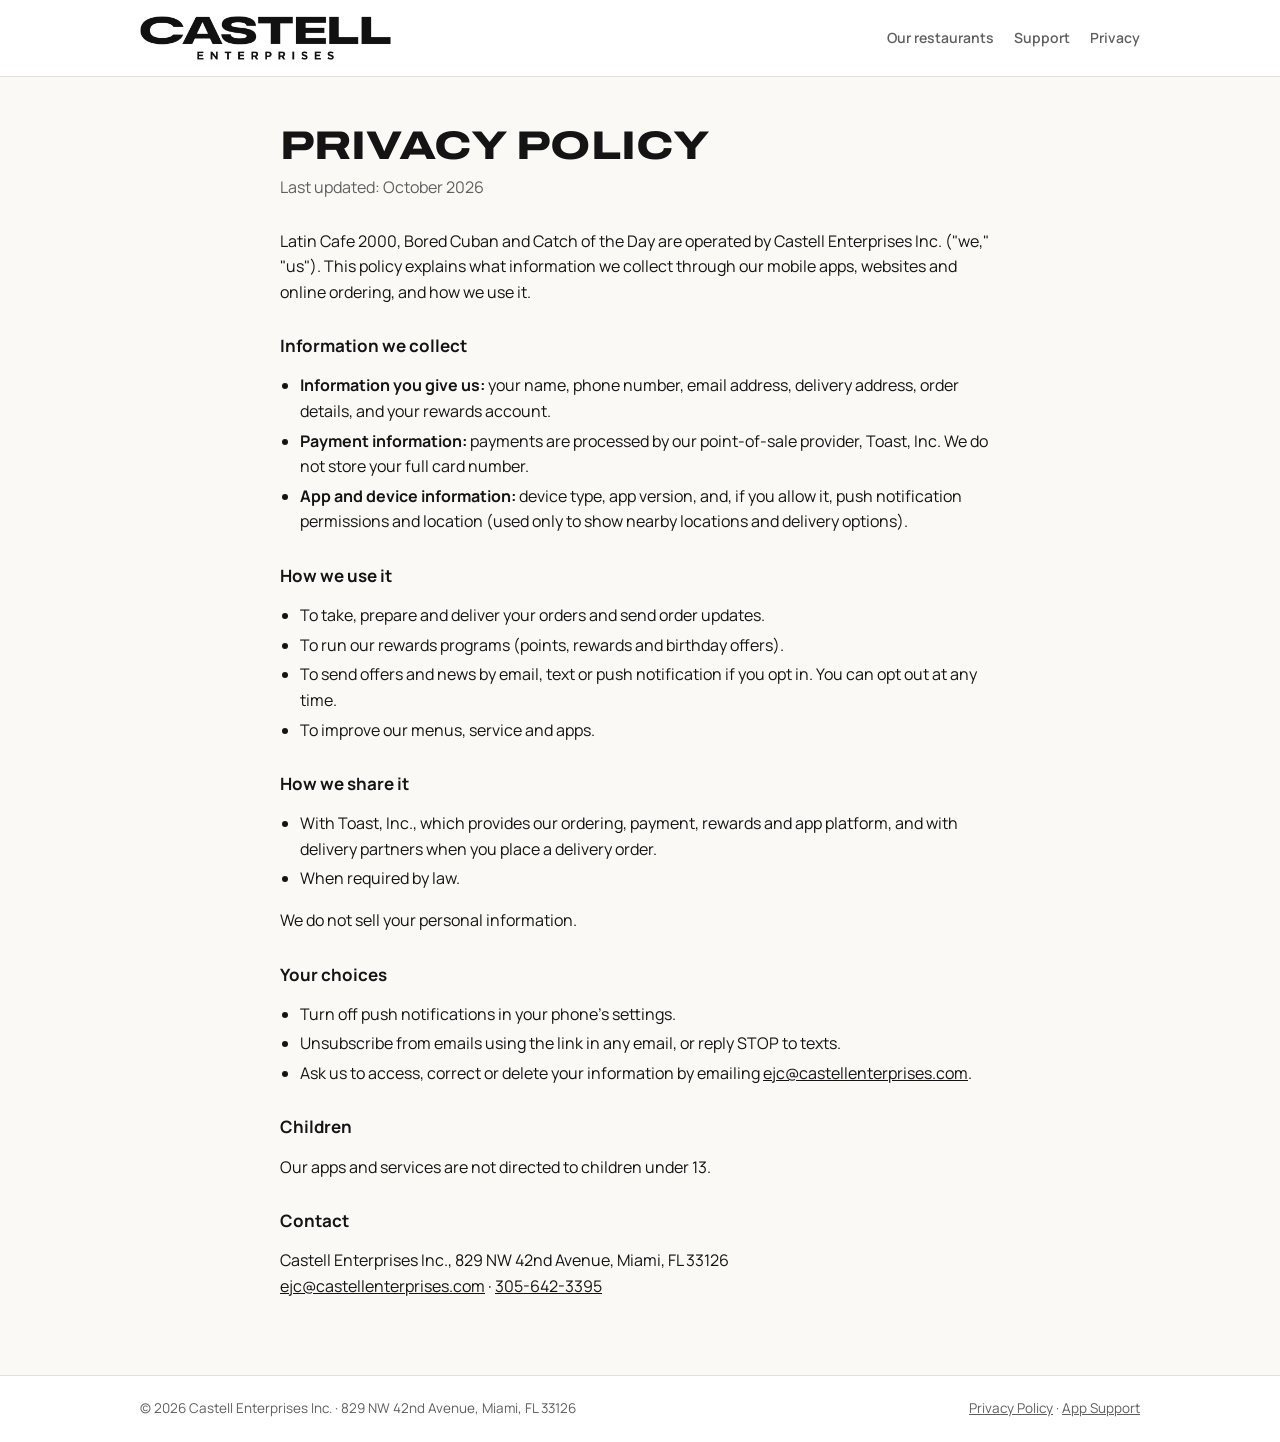
==== privacy/index.html @ e6b5086b "feat: Castell Enterprises company site (home, privacy, support) Problem: castellenterprises.com was " ====
<!doctype html><html lang="en"><head><meta charset="utf-8"><meta name="viewport" content="width=device-width,initial-scale=1"><link rel="preconnect" href="https://fonts.googleapis.com"><link rel="preconnect" href="https://fonts.gstatic.com" crossorigin><link rel="stylesheet" href="https://fonts.googleapis.com/css2?family=Archivo:wdth,wght@125,800&family=Manrope:wght@400;600;700&display=swap"><link rel="icon" href="/assets/favicon.svg" type="image/svg+xml"><link rel="stylesheet" href="/assets/site.css"><title>Privacy Policy · Castell Enterprises Inc.</title><meta name="description" content="Privacy policy for Latin Cafe 2000, Bored Cuban and Catch of the Day apps, websites and online ordering."></head><body>
<header class="top"><div class="wrap"><a class="mark" href="/"><img src="/assets/castell-enterprises.png" alt="Castell Enterprises"></a><nav><a href="/#brands">Our restaurants</a><a href="/support/">Support</a><a href="/privacy/">Privacy</a></nav></div></header>
<main class="wrap doc">
<h1>Privacy Policy</h1><p class="updated">Last updated: October 2026</p>
<p>Latin Cafe 2000, Bored Cuban and Catch of the Day are operated by Castell Enterprises Inc. ("we," "us"). This policy explains what information we collect through our mobile apps, websites and online ordering, and how we use it.</p>
<h2>Information we collect</h2><ul>
<li><b>Information you give us:</b> your name, phone number, email address, delivery address, order details, and your rewards account.</li>
<li><b>Payment information:</b> payments are processed by our point-of-sale provider, Toast, Inc. We do not store your full card number.</li>
<li><b>App and device information:</b> device type, app version, and, if you allow it, push notification permissions and location (used only to show nearby locations and delivery options).</li></ul>
<h2>How we use it</h2><ul>
<li>To take, prepare and deliver your orders and send order updates.</li>
<li>To run our rewards programs (points, rewards and birthday offers).</li>
<li>To send offers and news by email, text or push notification if you opt in. You can opt out at any time.</li>
<li>To improve our menus, service and apps.</li></ul>
<h2>How we share it</h2><ul>
<li>With Toast, Inc., which provides our ordering, payment, rewards and app platform, and with delivery partners when you place a delivery order.</li>
<li>When required by law.</li></ul>
<p>We do not sell your personal information.</p>
<h2>Your choices</h2><ul>
<li>Turn off push notifications in your phone's settings.</li>
<li>Unsubscribe from emails using the link in any email, or reply STOP to texts.</li>
<li>Ask us to access, correct or delete your information by emailing <a href="mailto:ejc@castellenterprises.com">ejc@castellenterprises.com</a>.</li></ul>
<h2>Children</h2><p>Our apps and services are not directed to children under 13.</p>
<h2>Contact</h2><p>Castell Enterprises Inc., 829 NW 42nd Avenue, Miami, FL 33126<br><a href="mailto:ejc@castellenterprises.com">ejc@castellenterprises.com</a> · <a href="tel:+13056423395">305-642-3395</a></p>
</main>
<footer><div class="wrap"><span>© 2026 Castell Enterprises Inc. · 829 NW 42nd Avenue, Miami, FL 33126</span><span><a href="/privacy/">Privacy Policy</a> · <a href="/support/">App Support</a></span></div></footer>
</body></html>
---- assets/site.css ----
/* Monochrome, matching the Castell wordmark: black on warm white, one hairline accent */
:root{--ink:#141414;--muted:#5f5f5f;--line:#e2e0da;--paper:#faf9f6;--card:#ffffff;
--display:"Archivo",system-ui,sans-serif;--body:"Manrope",system-ui,-apple-system,"Segoe UI",sans-serif}
*{box-sizing:border-box}html{-webkit-text-size-adjust:100%}
body{margin:0;background:var(--paper);color:var(--ink);font:16px/1.6 var(--body)}
a{color:inherit}
.wrap{max-width:1040px;margin:0 auto;padding-inline:20px}
header.top{border-bottom:1px solid var(--line);background:var(--card)}
header.top .wrap{display:flex;align-items:center;justify-content:space-between;gap:16px;padding-block:16px}
.mark img{display:block;height:44px;width:auto}
nav a{color:var(--muted);text-decoration:none;font-size:14px;font-weight:600;margin-left:20px;white-space:nowrap}nav a:hover{color:var(--ink)}
.hero{padding-block:64px 40px;text-align:center}
.hero .eyebrow{font:700 12px/1 var(--body);letter-spacing:.32em;text-transform:uppercase;color:var(--muted);margin:0 auto 18px;max-width:none;padding-left:.32em}
.hero h1{font-family:var(--display);font-weight:800;font-stretch:125%;font-size:clamp(32px,6vw,58px);line-height:1.02;letter-spacing:-.01em;text-transform:uppercase;margin:0 auto 16px;max-width:820px;text-wrap:balance}
.hero p{max-width:600px;margin:0 auto;color:var(--muted);font-size:17px}
.rule{height:1px;background:var(--ink);max-width:1000px;margin:0 auto}
.brands{display:grid;grid-template-columns:repeat(3,1fr);margin:0 auto;max-width:1000px}
.brand{padding:36px 28px 32px;text-decoration:none;display:flex;flex-direction:column;align-items:center;text-align:center;border-left:1px solid var(--ink)}
.brand:first-child{border-left:0}
.brand .logo{height:150px;display:flex;align-items:center;justify-content:center;margin-bottom:18px}
.brand .logo img{max-height:130px;max-width:230px;width:auto;height:auto}
.brand p{margin:0;color:var(--muted);font-size:14.5px;max-width:260px}
.brand .go{display:inline-block;margin-top:12px;font-weight:700;font-size:13px;letter-spacing:.06em;text-transform:uppercase;border-bottom:2px solid var(--ink);padding-bottom:2px}
.brand:hover .go{opacity:.7}
section.info{padding-block:56px 48px}
.cols{display:grid;grid-template-columns:repeat(auto-fit,minmax(220px,1fr));gap:28px;max-width:1000px;margin:0 auto}
.cols h3{font:700 12px/1 var(--body);letter-spacing:.24em;text-transform:uppercase;color:var(--muted);margin:0 0 10px}
.cols p{margin:0}
footer{border-top:1px solid var(--line);padding-block:22px;color:var(--muted);font-size:13.5px;background:var(--card)}
footer .wrap{display:flex;flex-wrap:wrap;gap:8px 20px;justify-content:space-between}
footer a{color:var(--muted)}
.doc{max-width:760px;padding-block:48px 60px}
.doc h1{font-family:var(--display);font-weight:800;font-stretch:125%;text-transform:uppercase;font-size:clamp(28px,5vw,40px);line-height:1.05;margin:0 0 8px}
.doc .updated{color:var(--muted);margin:0 0 28px}
.doc h2{font:700 17px/1.3 var(--body);margin:30px 0 8px}
.doc ul{padding-left:20px}.doc li{margin:4px 0}
.loc{display:grid;grid-template-columns:repeat(auto-fit,minmax(220px,1fr));gap:14px;margin:14px 0 6px}
.loc .b{background:var(--card);border:1px solid var(--line);border-radius:10px;padding:16px 18px}
.loc .b img{height:46px;width:auto;display:block;margin-bottom:12px}
.loc .s{margin:0 0 10px;font-size:14.5px;line-height:1.45}
.loc .s:last-child{margin-bottom:0}
.loc .s b{display:block}
.loc a{text-decoration:none;font-weight:600;white-space:nowrap}
@media (max-width:760px){.brands{grid-template-columns:1fr}.brand{border-left:0;border-top:1px solid var(--ink)}.brand:first-child{border-top:0}}
@media (max-width:520px){.mark img{height:34px}nav a{margin-left:12px;font-size:13px}nav a:first-child{display:none}.hero{padding-block:44px 32px}}

.hero h1{max-width:none;font-size:clamp(20px,5.6vw,54px);line-height:1.08}.hero h1 span{display:block;white-space:nowrap}

.commissary{display:grid;grid-template-columns:minmax(220px,320px) 1fr;gap:40px;align-items:start;max-width:1000px;margin:0 auto;padding-block:48px}
.commissary .label{font:700 12px/1 var(--body);letter-spacing:.24em;text-transform:uppercase;color:var(--muted);margin:0 0 16px}
.commissary .cm-logo img{width:100%;max-width:300px;height:auto;display:block}
.commissary .lead{font-size:17px;margin:0 0 12px}
.commissary .cm-text p{margin:0 0 12px;color:var(--ink)}
.cm-list{list-style:none;padding:0;margin:20px 0 0;display:grid;grid-template-columns:repeat(2,1fr);gap:0;border-top:1px solid var(--line)}
.cm-list li{padding:14px 18px 4px 0}
.cm-list b{display:block;font-family:var(--display);font-weight:800;font-stretch:125%;text-transform:uppercase;font-size:14px;letter-spacing:.02em;margin-bottom:4px}
.cm-list span{color:var(--muted);font-size:14px;line-height:1.45;display:block}
@media (max-width:760px){.commissary{grid-template-columns:1fr;gap:20px;padding-block:36px}.cm-list{grid-template-columns:1fr}.cm-list li{padding:12px 0 0}}
.commissary .cm-addr{margin:18px 0 0;color:var(--muted);font-size:14.5px;line-height:1.55}.commissary .cm-addr a{color:var(--ink);font-weight:600;text-decoration:none}
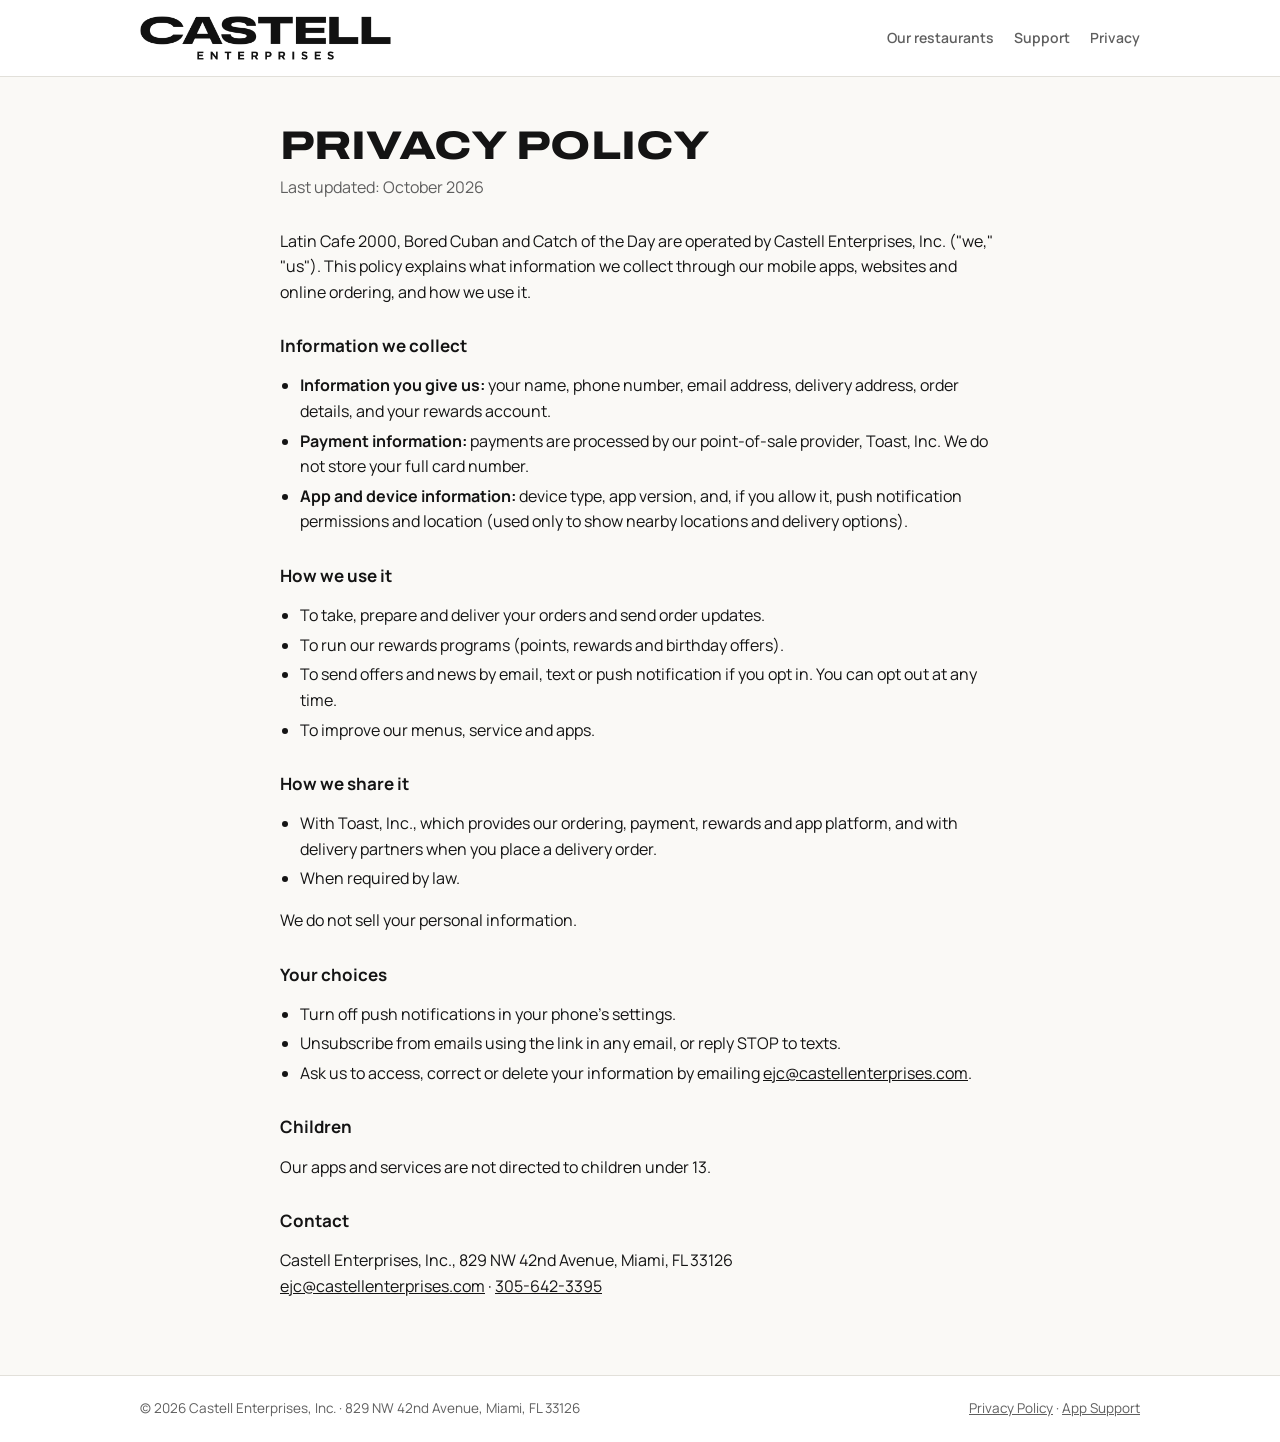
==== commit 5ece2972: "copy: legal name 'Castell Enterprises, Inc.' to match D&B record Problem: D&B / Apple enrollment sho" ====
--- a/privacy/index.html
+++ b/privacy/index.html
@@ -1,8 +1,8 @@
-<!doctype html><html lang="en"><head><meta charset="utf-8"><meta name="viewport" content="width=device-width,initial-scale=1"><link rel="preconnect" href="https://fonts.googleapis.com"><link rel="preconnect" href="https://fonts.gstatic.com" crossorigin><link rel="stylesheet" href="https://fonts.googleapis.com/css2?family=Archivo:wdth,wght@125,800&family=Manrope:wght@400;600;700&display=swap"><link rel="icon" href="/assets/favicon.svg" type="image/svg+xml"><link rel="stylesheet" href="/assets/site.css"><title>Privacy Policy · Castell Enterprises Inc.</title><meta name="description" content="Privacy policy for Latin Cafe 2000, Bored Cuban and Catch of the Day apps, websites and online ordering."></head><body>
+<!doctype html><html lang="en"><head><meta charset="utf-8"><meta name="viewport" content="width=device-width,initial-scale=1"><link rel="preconnect" href="https://fonts.googleapis.com"><link rel="preconnect" href="https://fonts.gstatic.com" crossorigin><link rel="stylesheet" href="https://fonts.googleapis.com/css2?family=Archivo:wdth,wght@125,800&family=Manrope:wght@400;600;700&display=swap"><link rel="icon" href="/assets/favicon.svg" type="image/svg+xml"><link rel="stylesheet" href="/assets/site.css"><title>Privacy Policy · Castell Enterprises, Inc.</title><meta name="description" content="Privacy policy for Latin Cafe 2000, Bored Cuban and Catch of the Day apps, websites and online ordering."></head><body>
 <header class="top"><div class="wrap"><a class="mark" href="/"><img src="/assets/castell-enterprises.png" alt="Castell Enterprises"></a><nav><a href="/#brands">Our restaurants</a><a href="/support/">Support</a><a href="/privacy/">Privacy</a></nav></div></header>
 <main class="wrap doc">
 <h1>Privacy Policy</h1><p class="updated">Last updated: October 2026</p>
-<p>Latin Cafe 2000, Bored Cuban and Catch of the Day are operated by Castell Enterprises Inc. ("we," "us"). This policy explains what information we collect through our mobile apps, websites and online ordering, and how we use it.</p>
+<p>Latin Cafe 2000, Bored Cuban and Catch of the Day are operated by Castell Enterprises, Inc. ("we," "us"). This policy explains what information we collect through our mobile apps, websites and online ordering, and how we use it.</p>
 <h2>Information we collect</h2><ul>
 <li><b>Information you give us:</b> your name, phone number, email address, delivery address, order details, and your rewards account.</li>
 <li><b>Payment information:</b> payments are processed by our point-of-sale provider, Toast, Inc. We do not store your full card number.</li>
@@ -21,7 +21,7 @@
 <li>Unsubscribe from emails using the link in any email, or reply STOP to texts.</li>
 <li>Ask us to access, correct or delete your information by emailing <a href="mailto:ejc@castellenterprises.com">ejc@castellenterprises.com</a>.</li></ul>
 <h2>Children</h2><p>Our apps and services are not directed to children under 13.</p>
-<h2>Contact</h2><p>Castell Enterprises Inc., 829 NW 42nd Avenue, Miami, FL 33126<br><a href="mailto:ejc@castellenterprises.com">ejc@castellenterprises.com</a> · <a href="tel:+13056423395">305-642-3395</a></p>
+<h2>Contact</h2><p>Castell Enterprises, Inc., 829 NW 42nd Avenue, Miami, FL 33126<br><a href="mailto:ejc@castellenterprises.com">ejc@castellenterprises.com</a> · <a href="tel:+13056423395">305-642-3395</a></p>
 </main>
-<footer><div class="wrap"><span>© 2026 Castell Enterprises Inc. · 829 NW 42nd Avenue, Miami, FL 33126</span><span><a href="/privacy/">Privacy Policy</a> · <a href="/support/">App Support</a></span></div></footer>
+<footer><div class="wrap"><span>© 2026 Castell Enterprises, Inc. · 829 NW 42nd Avenue, Miami, FL 33126</span><span><a href="/privacy/">Privacy Policy</a> · <a href="/support/">App Support</a></span></div></footer>
 </body></html>
--- a/assets/site.css
+++ b/assets/site.css
@@ -57,3 +57,6 @@
 .cm-list span{color:var(--muted);font-size:14px;line-height:1.45;display:block}
 @media (max-width:760px){.commissary{grid-template-columns:1fr;gap:20px;padding-block:36px}.cm-list{grid-template-columns:1fr}.cm-list li{padding:12px 0 0}}
 .commissary .cm-addr{margin:18px 0 0;color:var(--muted);font-size:14.5px;line-height:1.55}.commissary .cm-addr a{color:var(--ink);font-weight:600;text-decoration:none}
+.commissary .cm-tag{font-family:var(--display);font-weight:800;font-stretch:125%;text-transform:uppercase;font-size:15px;letter-spacing:.02em;margin:16px 0 0}
+.brand p.locs{margin-top:6px;font-size:12.5px;font-weight:700;letter-spacing:.08em;text-transform:uppercase;color:var(--ink)}
+.commissary .cm-tag{margin:18px 0 0}
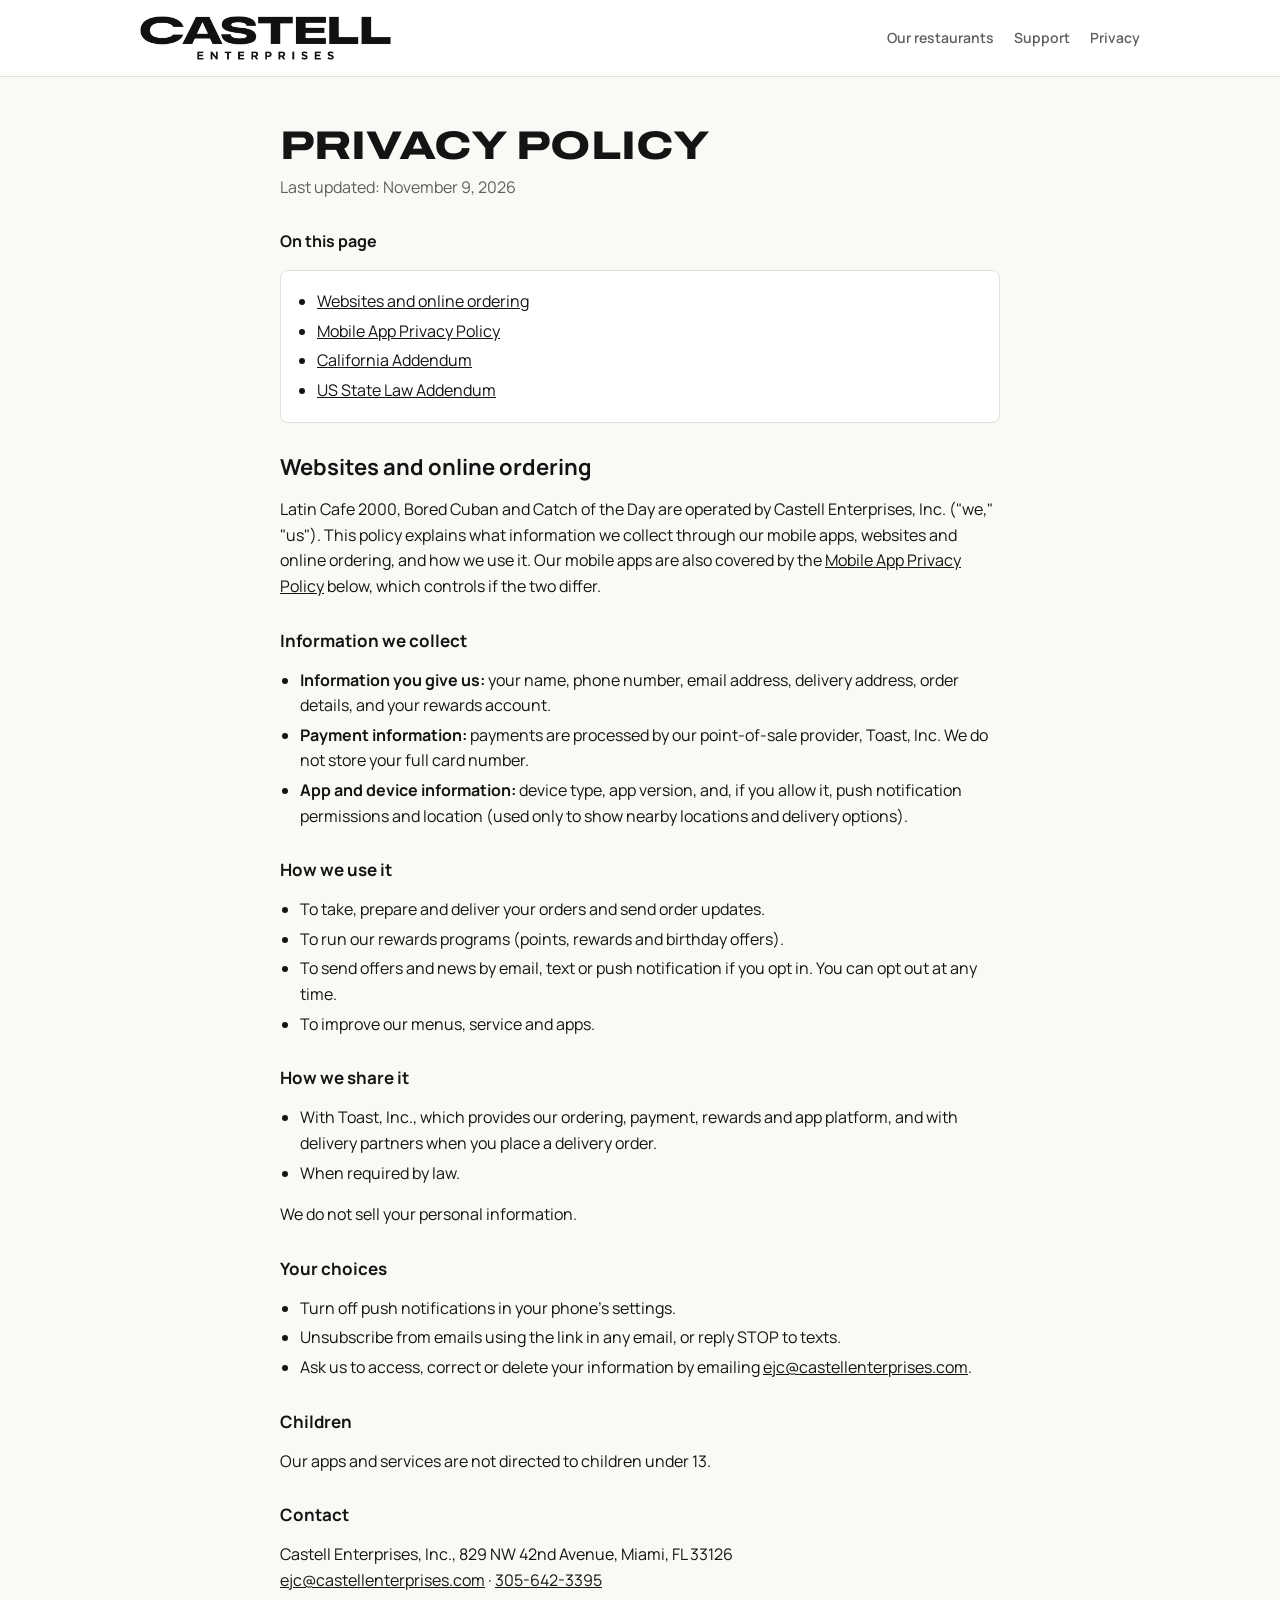
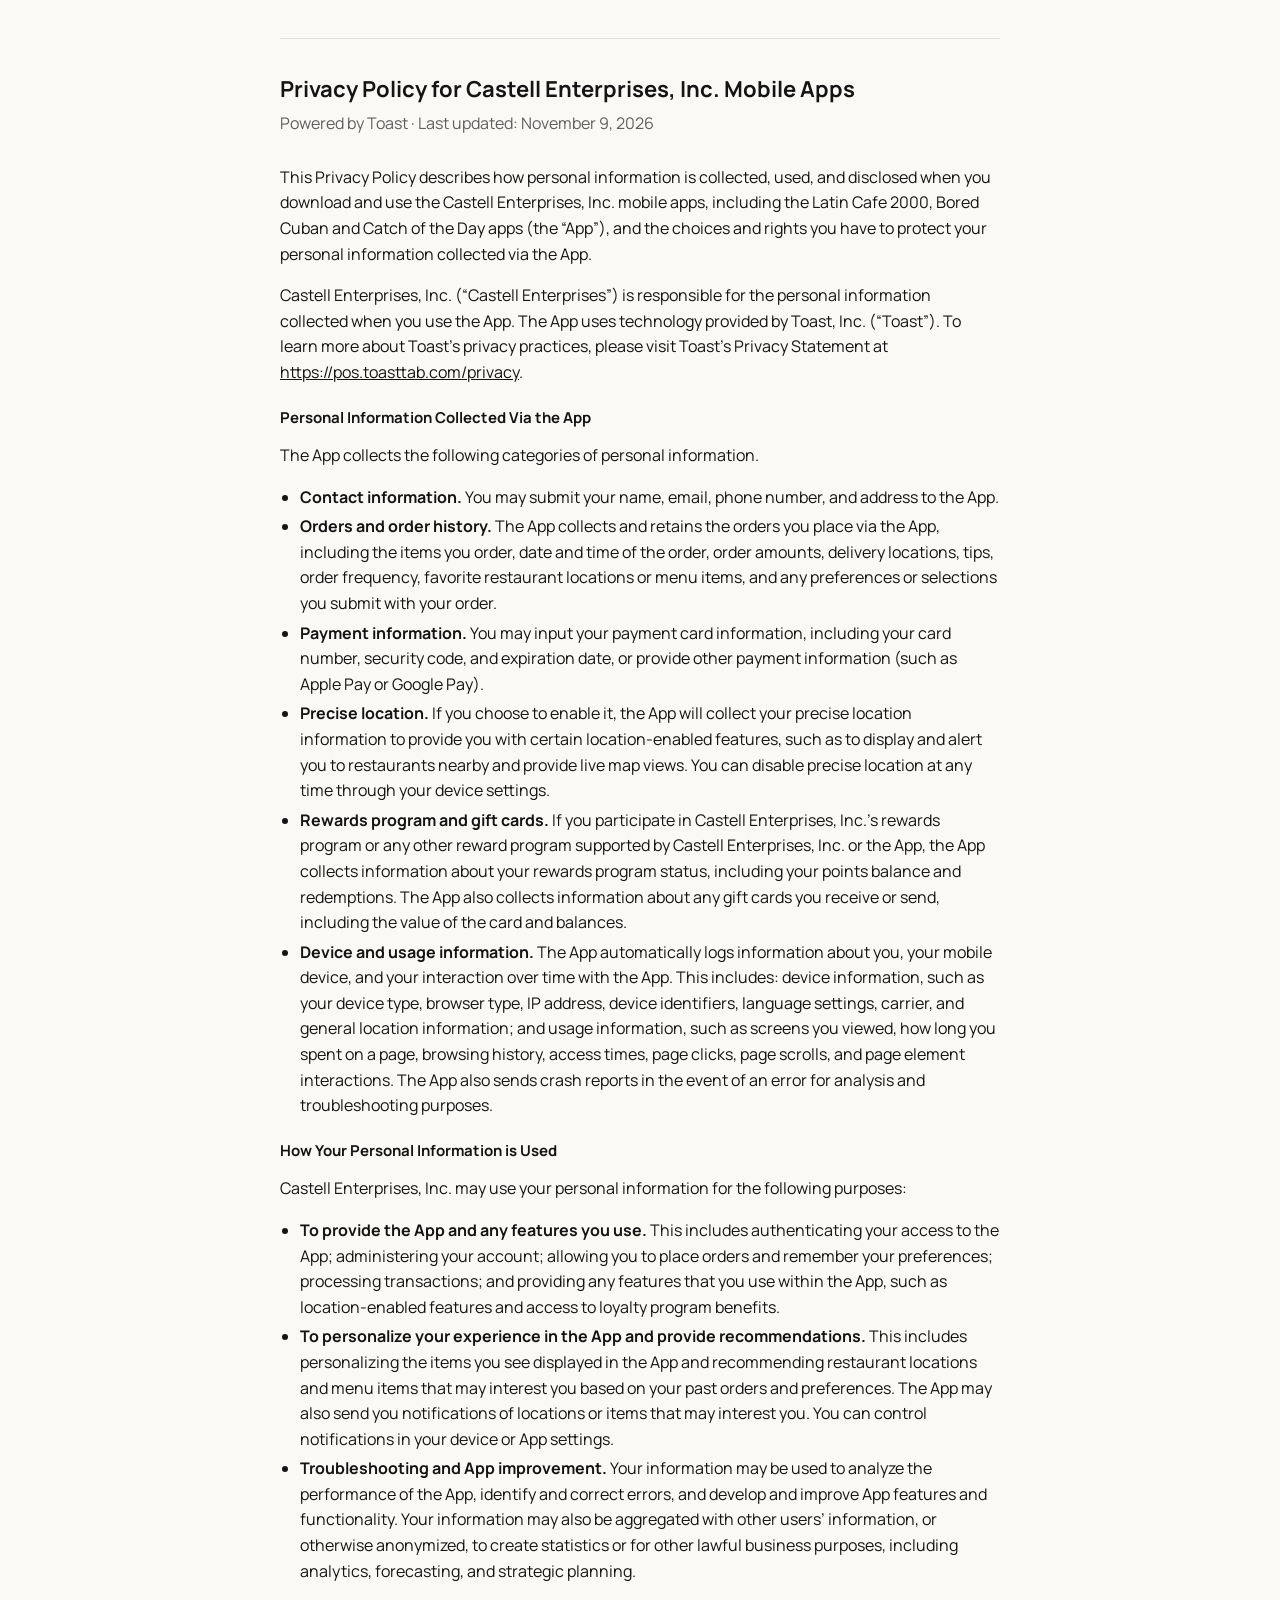
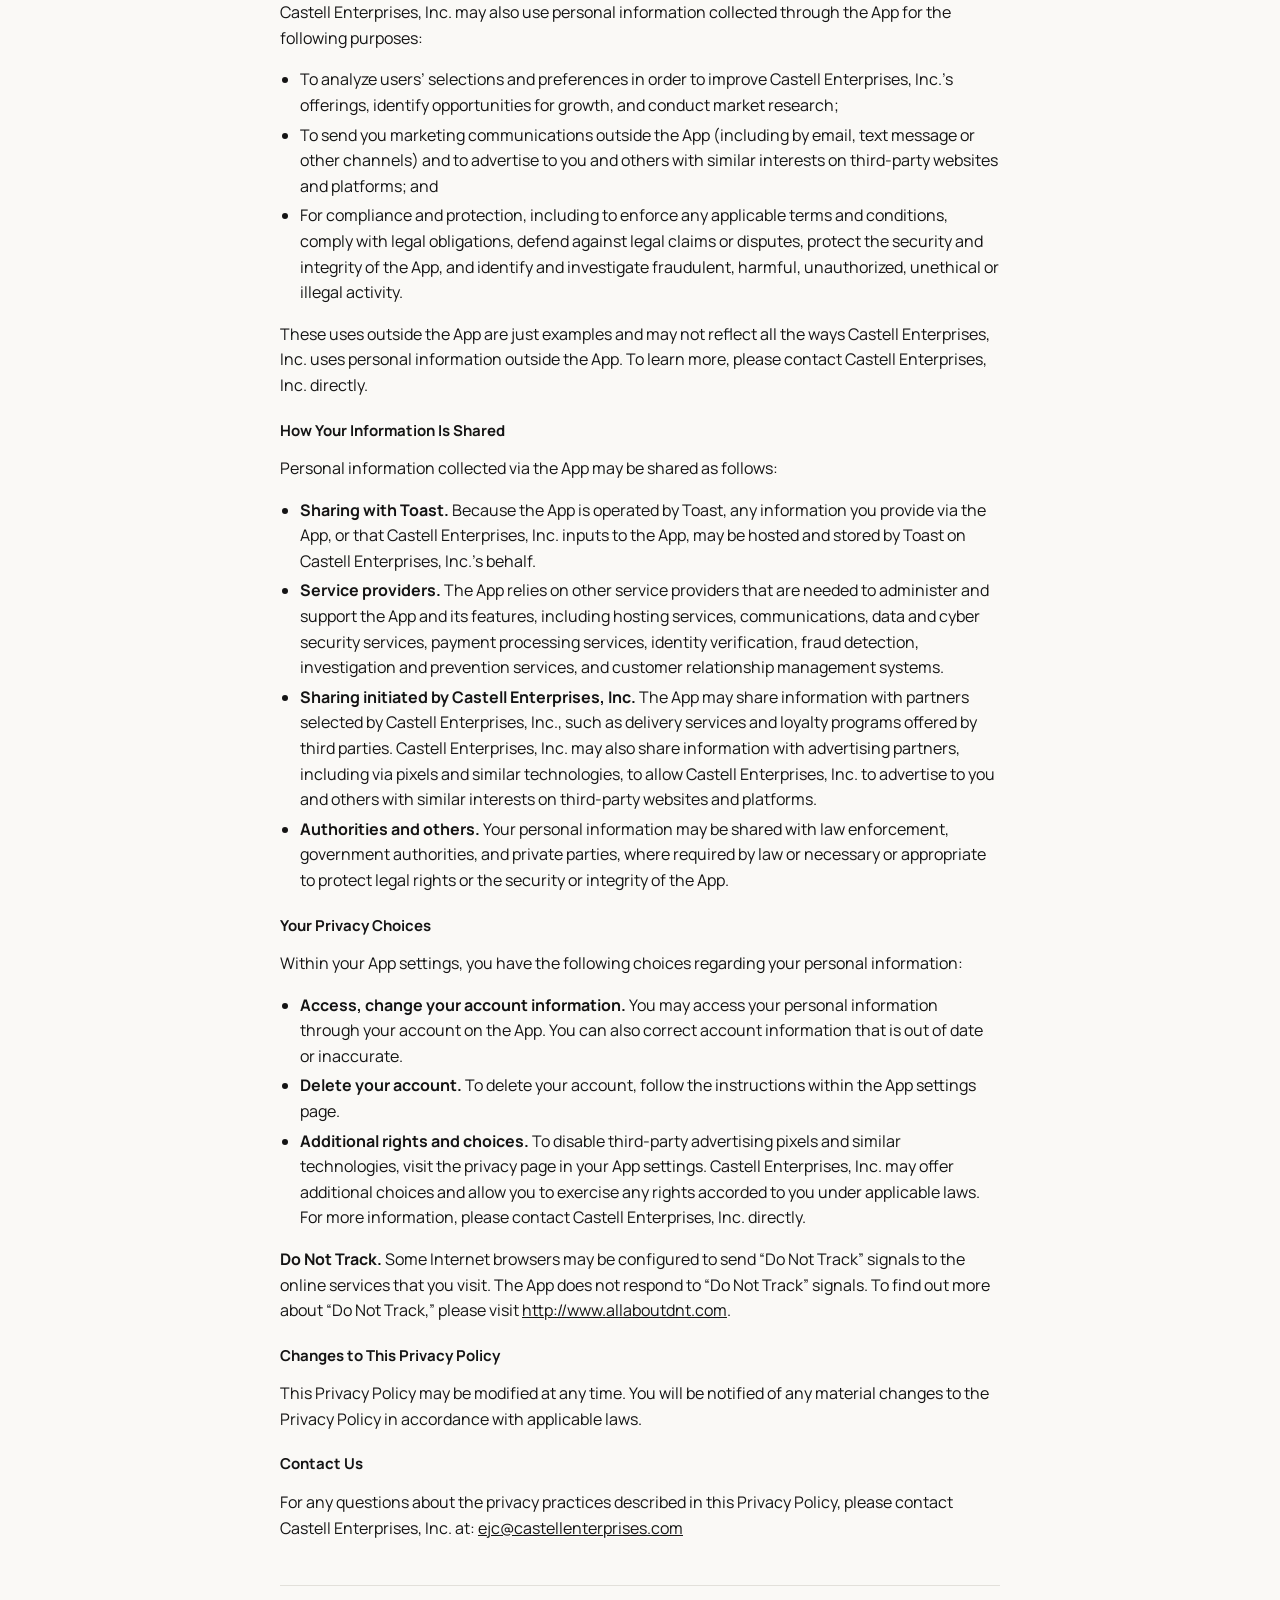
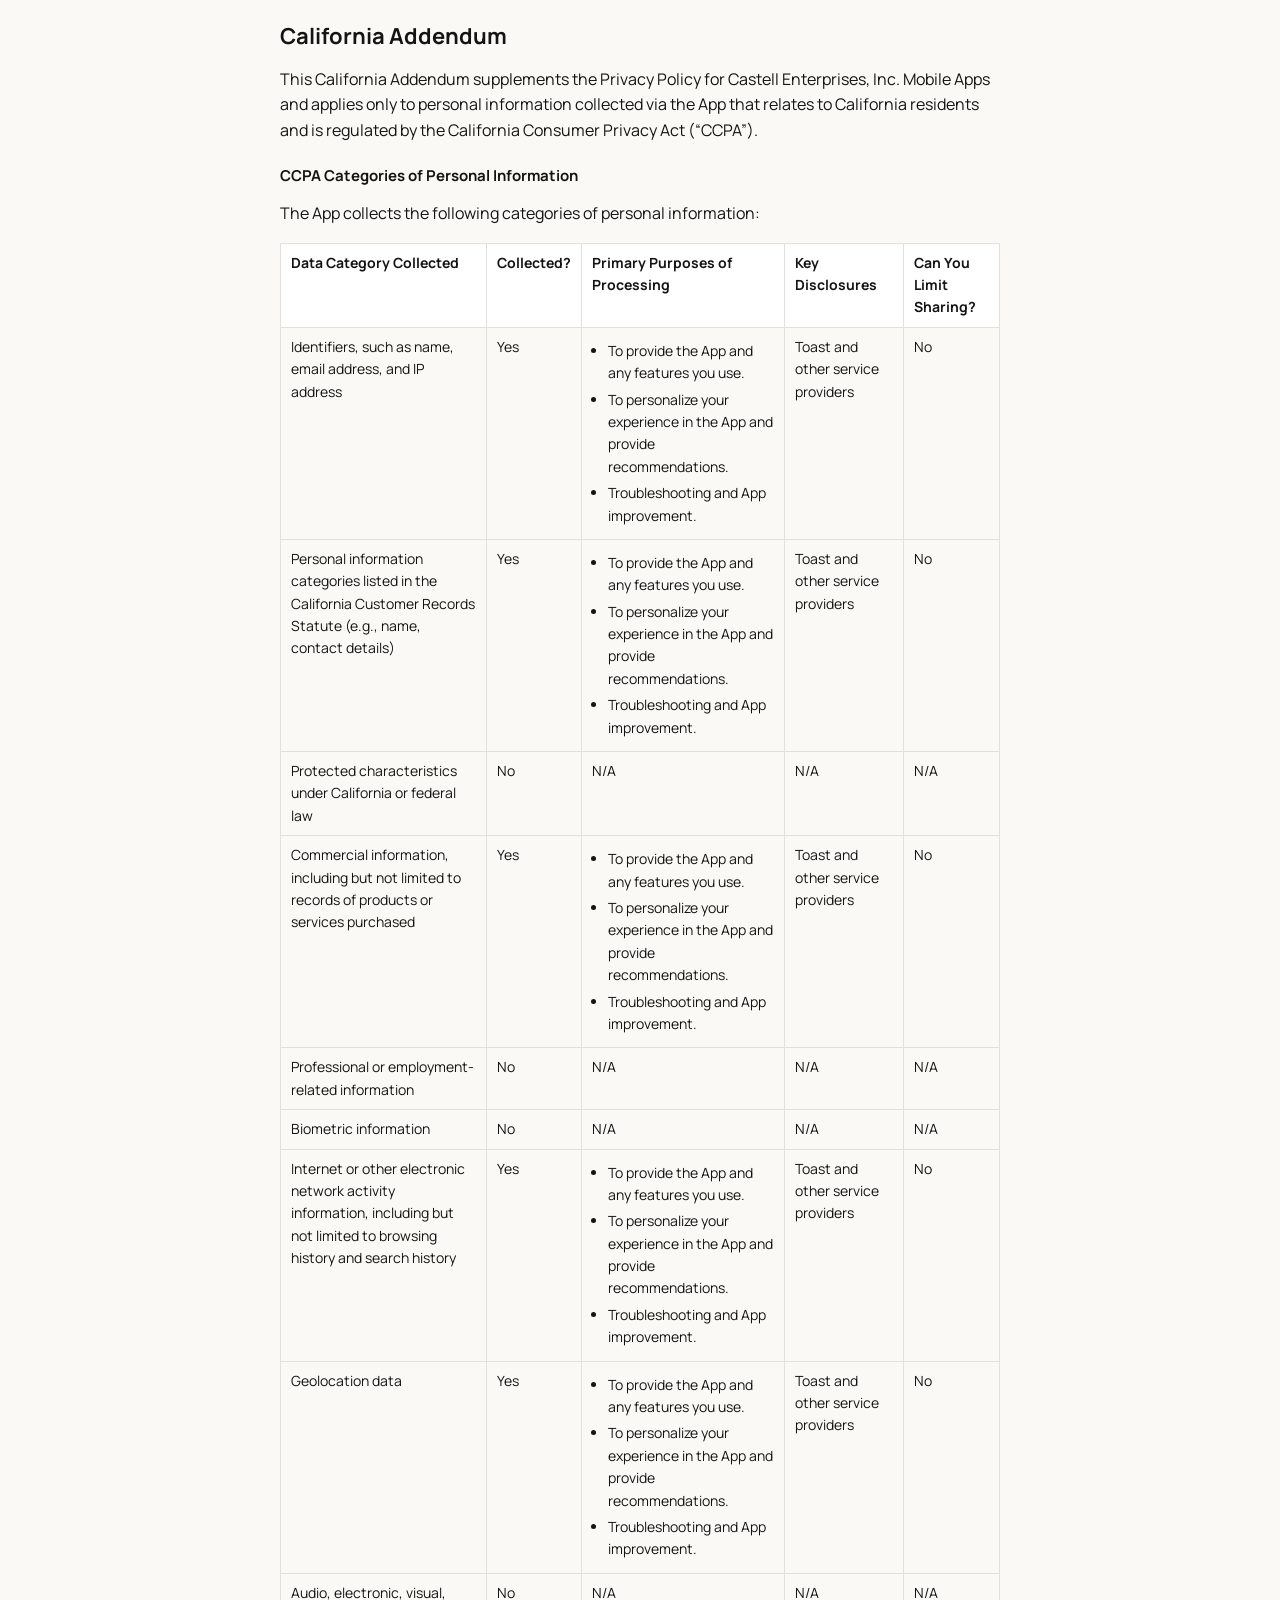
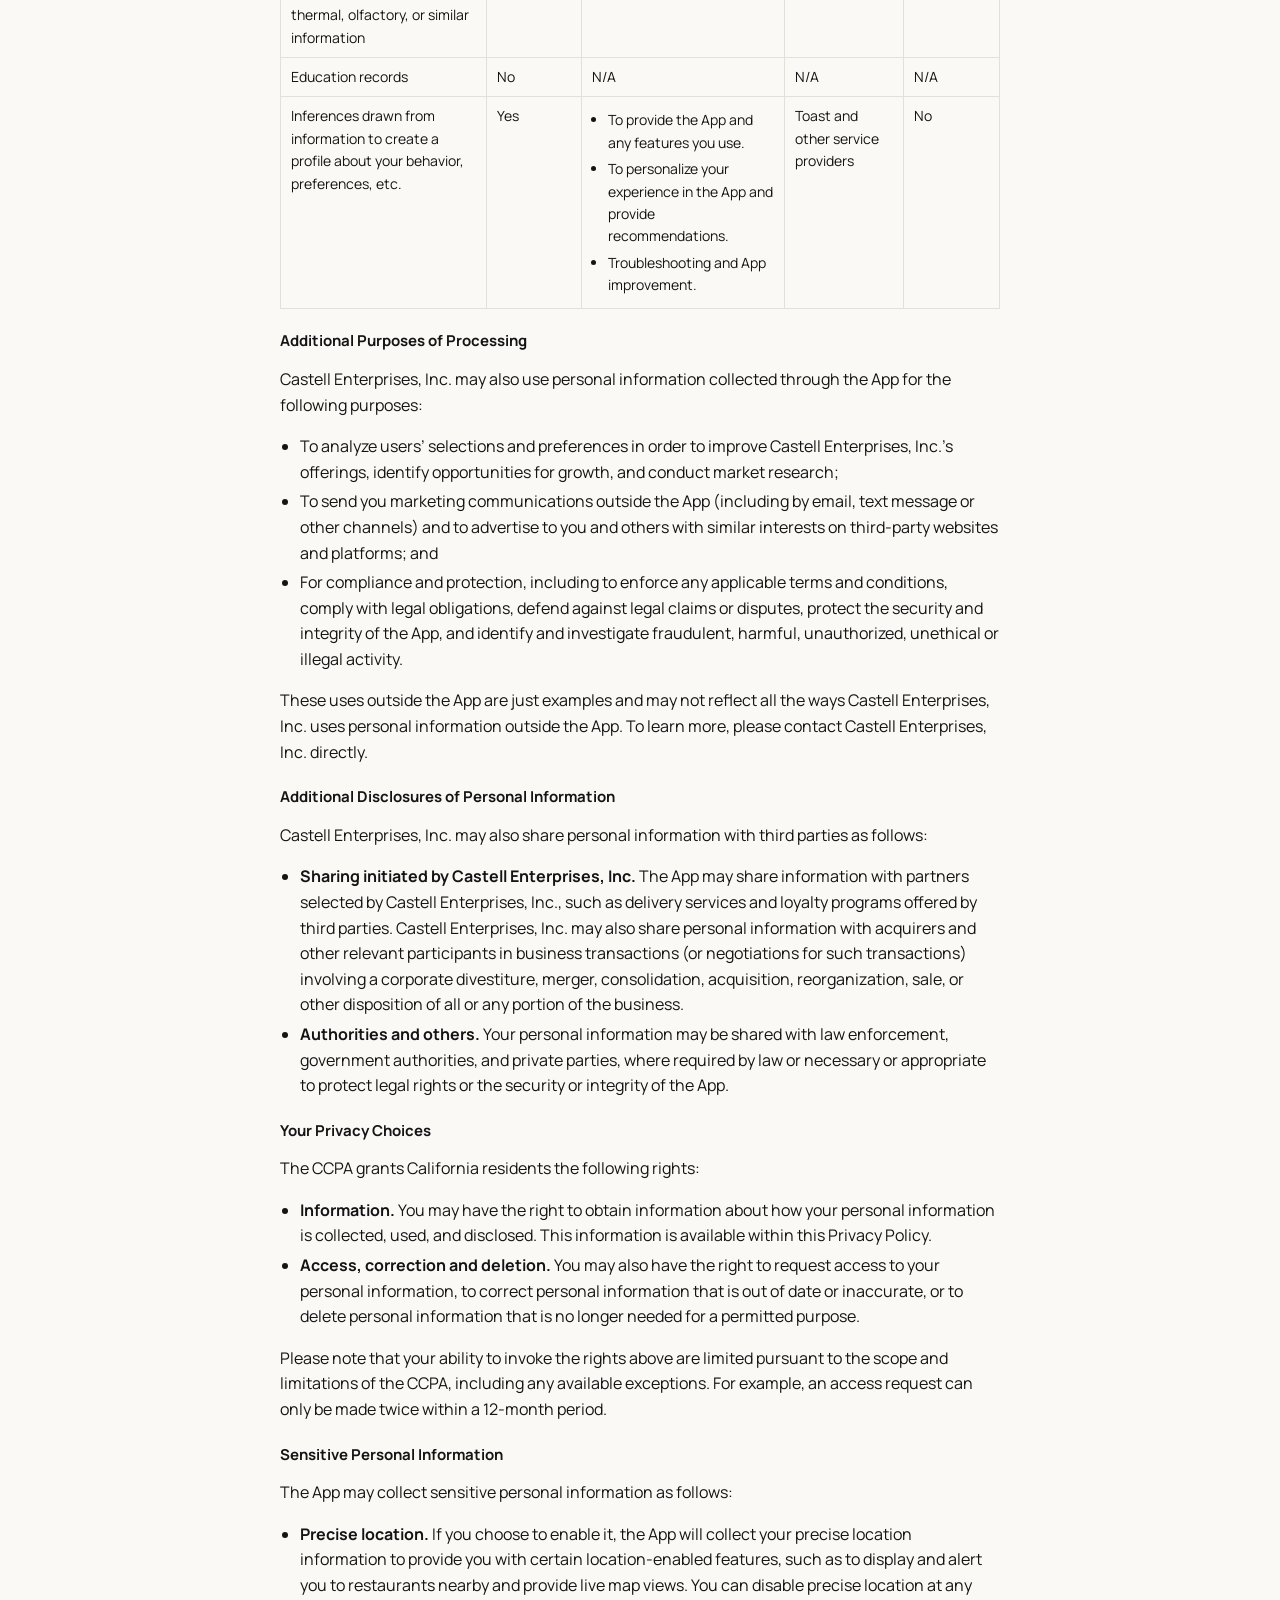
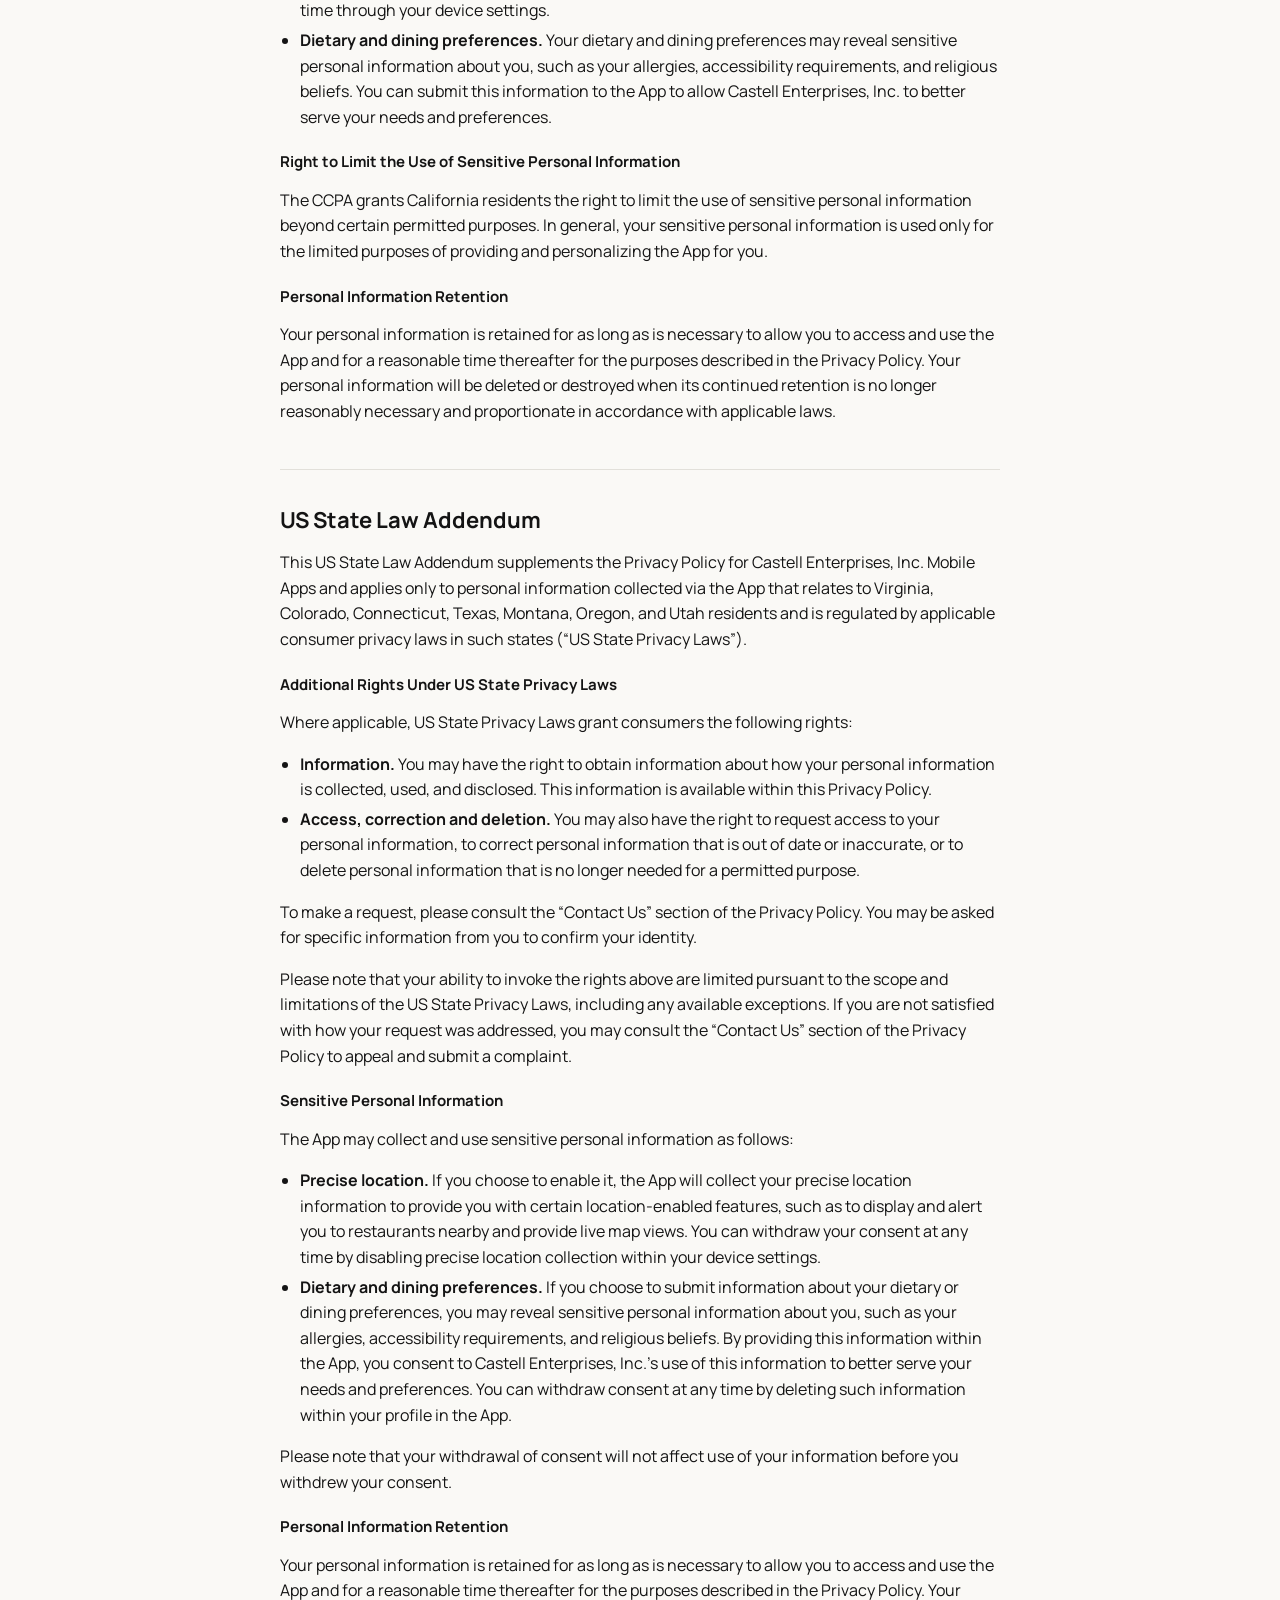
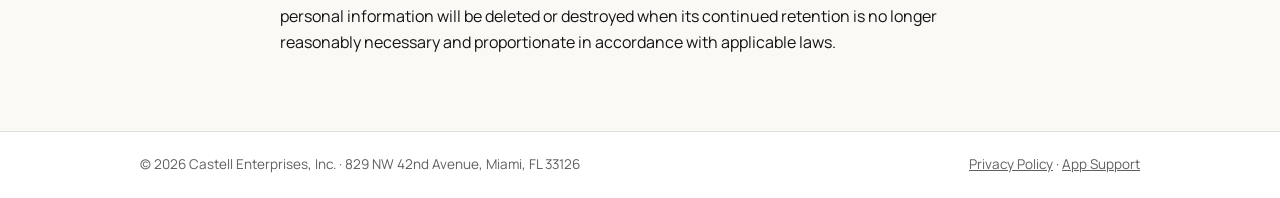
==== commit d179d999: "docs(privacy): add Toast mobile app privacy policy + state addenda Problem: Toast's legal team requi" ====
--- a/privacy/index.html
+++ b/privacy/index.html
@@ -1,8 +1,12 @@
 <!doctype html><html lang="en"><head><meta charset="utf-8"><meta name="viewport" content="width=device-width,initial-scale=1"><link rel="preconnect" href="https://fonts.googleapis.com"><link rel="preconnect" href="https://fonts.gstatic.com" crossorigin><link rel="stylesheet" href="https://fonts.googleapis.com/css2?family=Archivo:wdth,wght@125,800&family=Manrope:wght@400;600;700&display=swap"><link rel="icon" href="/assets/favicon.svg" type="image/svg+xml"><link rel="stylesheet" href="/assets/site.css"><title>Privacy Policy · Castell Enterprises, Inc.</title><meta name="description" content="Privacy policy for Latin Cafe 2000, Bored Cuban and Catch of the Day apps, websites and online ordering."></head><body>
 <header class="top"><div class="wrap"><a class="mark" href="/"><img src="/assets/castell-enterprises.png" alt="Castell Enterprises"></a><nav><a href="/#brands">Our restaurants</a><a href="/support/">Support</a><a href="/privacy/">Privacy</a></nav></div></header>
 <main class="wrap doc">
-<h1>Privacy Policy</h1><p class="updated">Last updated: October 2026</p>
-<p>Latin Cafe 2000, Bored Cuban and Catch of the Day are operated by Castell Enterprises, Inc. ("we," "us"). This policy explains what information we collect through our mobile apps, websites and online ordering, and how we use it.</p>
+<h1>Privacy Policy</h1><p class="updated">Last updated: November 9, 2026</p>
+<p class="toc-label"><b>On this page</b></p>
+<ul class="toc"><li><a href="#general">Websites and online ordering</a></li><li><a href="#app">Mobile App Privacy Policy</a></li><li><a href="#california">California Addendum</a></li><li><a href="#us-states">US State Law Addendum</a></li></ul>
+
+<h2 id="general" style="font-size:22px">Websites and online ordering</h2>
+<p>Latin Cafe 2000, Bored Cuban and Catch of the Day are operated by Castell Enterprises, Inc. ("we," "us"). This policy explains what information we collect through our mobile apps, websites and online ordering, and how we use it. Our mobile apps are also covered by the <a href="#app">Mobile App Privacy Policy</a> below, which controls if the two differ.</p>
 <h2>Information we collect</h2><ul>
 <li><b>Information you give us:</b> your name, phone number, email address, delivery address, order details, and your rewards account.</li>
 <li><b>Payment information:</b> payments are processed by our point-of-sale provider, Toast, Inc. We do not store your full card number.</li>
@@ -22,6 +26,95 @@
 <li>Ask us to access, correct or delete your information by emailing <a href="mailto:ejc@castellenterprises.com">ejc@castellenterprises.com</a>.</li></ul>
 <h2>Children</h2><p>Our apps and services are not directed to children under 13.</p>
 <h2>Contact</h2><p>Castell Enterprises, Inc., 829 NW 42nd Avenue, Miami, FL 33126<br><a href="mailto:ejc@castellenterprises.com">ejc@castellenterprises.com</a> · <a href="tel:+13056423395">305-642-3395</a></p>
+<section class="part" id="app">
+<h2 style="font-size:22px">Privacy Policy for Castell Enterprises, Inc. Mobile Apps</h2>
+<p class="updated">Powered by Toast · Last updated: November 9, 2026</p>
+<p>This Privacy Policy describes how personal information is collected, used, and disclosed when you download and use the Castell Enterprises, Inc. mobile apps, including the Latin Cafe 2000, Bored Cuban and Catch of the Day apps (the “App”), and the choices and rights you have to protect your personal information collected via the App.</p>
+<p>Castell Enterprises, Inc. (“Castell Enterprises”) is responsible for the personal information collected when you use the App. The App uses technology provided by Toast, Inc. (“Toast”). To learn more about Toast’s privacy practices, please visit Toast’s Privacy Statement at <a href="https://pos.toasttab.com/privacy">https://pos.toasttab.com/privacy</a>.</p>
+<h3>Personal Information Collected Via the App</h3>
+<p>The App collects the following categories of personal information.</p><ul>
+<li><b>Contact information.</b> You may submit your name, email, phone number, and address to the App.</li>
+<li><b>Orders and order history.</b> The App collects and retains the orders you place via the App, including the items you order, date and time of the order, order amounts, delivery locations, tips, order frequency, favorite restaurant locations or menu items, and any preferences or selections you submit with your order.</li>
+<li><b>Payment information.</b> You may input your payment card information, including your card number, security code, and expiration date, or provide other payment information (such as Apple Pay or Google Pay).</li>
+<li><b>Precise location.</b> If you choose to enable it, the App will collect your precise location information to provide you with certain location-enabled features, such as to display and alert you to restaurants nearby and provide live map views. You can disable precise location at any time through your device settings.</li>
+<li><b>Rewards program and gift cards.</b> If you participate in Castell Enterprises, Inc.’s rewards program or any other reward program supported by Castell Enterprises, Inc. or the App, the App collects information about your rewards program status, including your points balance and redemptions. The App also collects information about any gift cards you receive or send, including the value of the card and balances.</li>
+<li><b>Device and usage information.</b> The App automatically logs information about you, your mobile device, and your interaction over time with the App. This includes: device information, such as your device type, browser type, IP address, device identifiers, language settings, carrier, and general location information; and usage information, such as screens you viewed, how long you spent on a page, browsing history, access times, page clicks, page scrolls, and page element interactions. The App also sends crash reports in the event of an error for analysis and troubleshooting purposes.</li></ul>
+<h3>How Your Personal Information is Used</h3>
+<p>Castell Enterprises, Inc. may use your personal information for the following purposes:</p><ul>
+<li><b>To provide the App and any features you use.</b> This includes authenticating your access to the App; administering your account; allowing you to place orders and remember your preferences; processing transactions; and providing any features that you use within the App, such as location-enabled features and access to loyalty program benefits.</li>
+<li><b>To personalize your experience in the App and provide recommendations.</b> This includes personalizing the items you see displayed in the App and recommending restaurant locations and menu items that may interest you based on your past orders and preferences. The App may also send you notifications of locations or items that may interest you. You can control notifications in your device or App settings.</li>
+<li><b>Troubleshooting and App improvement.</b> Your information may be used to analyze the performance of the App, identify and correct errors, and develop and improve App features and functionality. Your information may also be aggregated with other users’ information, or otherwise anonymized, to create statistics or for other lawful business purposes, including analytics, forecasting, and strategic planning.</li></ul>
+<p>Castell Enterprises, Inc. may also use personal information collected through the App for the following purposes:</p>
+<ul>
+<li>To analyze users’ selections and preferences in order to improve Castell Enterprises, Inc.’s offerings, identify opportunities for growth, and conduct market research;</li>
+<li>To send you marketing communications outside the App (including by email, text message or other channels) and to advertise to you and others with similar interests on third-party websites and platforms; and</li>
+<li>For compliance and protection, including to enforce any applicable terms and conditions, comply with legal obligations, defend against legal claims or disputes, protect the security and integrity of the App, and identify and investigate fraudulent, harmful, unauthorized, unethical or illegal activity.</li></ul>
+<p>These uses outside the App are just examples and may not reflect all the ways Castell Enterprises, Inc. uses personal information outside the App. To learn more, please contact Castell Enterprises, Inc. directly.</p>
+<h3>How Your Information Is Shared</h3>
+<p>Personal information collected via the App may be shared as follows:</p><ul>
+<li><b>Sharing with Toast.</b> Because the App is operated by Toast, any information you provide via the App, or that Castell Enterprises, Inc. inputs to the App, may be hosted and stored by Toast on Castell Enterprises, Inc.’s behalf.</li>
+<li><b>Service providers.</b> The App relies on other service providers that are needed to administer and support the App and its features, including hosting services, communications, data and cyber security services, payment processing services, identity verification, fraud detection, investigation and prevention services, and customer relationship management systems.</li>
+<li><b>Sharing initiated by Castell Enterprises, Inc.</b> The App may share information with partners selected by Castell Enterprises, Inc., such as delivery services and loyalty programs offered by third parties. Castell Enterprises, Inc. may also share information with advertising partners, including via pixels and similar technologies, to allow Castell Enterprises, Inc. to advertise to you and others with similar interests on third-party websites and platforms.</li>
+<li><b>Authorities and others.</b> Your personal information may be shared with law enforcement, government authorities, and private parties, where required by law or necessary or appropriate to protect legal rights or the security or integrity of the App.</li></ul>
+<h3>Your Privacy Choices</h3>
+<p>Within your App settings, you have the following choices regarding your personal information:</p><ul>
+<li><b>Access, change your account information.</b> You may access your personal information through your account on the App. You can also correct account information that is out of date or inaccurate.</li>
+<li><b>Delete your account.</b> To delete your account, follow the instructions within the App settings page.</li>
+<li><b>Additional rights and choices.</b> To disable third-party advertising pixels and similar technologies, visit the privacy page in your App settings. Castell Enterprises, Inc. may offer additional choices and allow you to exercise any rights accorded to you under applicable laws. For more information, please contact Castell Enterprises, Inc. directly.</li></ul>
+<p><b>Do Not Track.</b> Some Internet browsers may be configured to send “Do Not Track” signals to the online services that you visit. The App does not respond to “Do Not Track” signals. To find out more about “Do Not Track,” please visit <a href="http://www.allaboutdnt.com">http://www.allaboutdnt.com</a>.</p>
+<h3>Changes to This Privacy Policy</h3>
+<p>This Privacy Policy may be modified at any time. You will be notified of any material changes to the Privacy Policy in accordance with applicable laws.</p>
+<h3>Contact Us</h3>
+<p>For any questions about the privacy practices described in this Privacy Policy, please contact Castell Enterprises, Inc. at: <a href="mailto:ejc@castellenterprises.com">ejc@castellenterprises.com</a></p>
+</section>
+
+<section class="part" id="california">
+<h2 style="font-size:22px">California Addendum</h2>
+<p>This California Addendum supplements the Privacy Policy for Castell Enterprises, Inc. Mobile Apps and applies only to personal information collected via the App that relates to California residents and is regulated by the California Consumer Privacy Act (“CCPA”).</p>
+<h3>CCPA Categories of Personal Information</h3>
+<p>The App collects the following categories of personal information:</p>
+<div class="tbl"><table><thead><tr><th>Data Category Collected</th><th>Collected?</th><th>Primary Purposes of Processing</th><th>Key Disclosures</th><th>Can You Limit Sharing?</th></tr></thead><tbody><tr><td>Identifiers, such as name, email address, and IP address</td><td>Yes</td><td><ul><li>To provide the App and any features you use.</li><li>To personalize your experience in the App and provide recommendations.</li><li>Troubleshooting and App improvement.</li></ul></td><td>Toast and other service providers</td><td>No</td></tr><tr><td>Personal information categories listed in the California Customer Records Statute (e.g., name, contact details)</td><td>Yes</td><td><ul><li>To provide the App and any features you use.</li><li>To personalize your experience in the App and provide recommendations.</li><li>Troubleshooting and App improvement.</li></ul></td><td>Toast and other service providers</td><td>No</td></tr><tr><td>Protected characteristics under California or federal law</td><td>No</td><td>N/A</td><td>N/A</td><td>N/A</td></tr><tr><td>Commercial information, including but not limited to records of products or services purchased</td><td>Yes</td><td><ul><li>To provide the App and any features you use.</li><li>To personalize your experience in the App and provide recommendations.</li><li>Troubleshooting and App improvement.</li></ul></td><td>Toast and other service providers</td><td>No</td></tr><tr><td>Professional or employment-related information</td><td>No</td><td>N/A</td><td>N/A</td><td>N/A</td></tr><tr><td>Biometric information</td><td>No</td><td>N/A</td><td>N/A</td><td>N/A</td></tr><tr><td>Internet or other electronic network activity information, including but not limited to browsing history and search history</td><td>Yes</td><td><ul><li>To provide the App and any features you use.</li><li>To personalize your experience in the App and provide recommendations.</li><li>Troubleshooting and App improvement.</li></ul></td><td>Toast and other service providers</td><td>No</td></tr><tr><td>Geolocation data</td><td>Yes</td><td><ul><li>To provide the App and any features you use.</li><li>To personalize your experience in the App and provide recommendations.</li><li>Troubleshooting and App improvement.</li></ul></td><td>Toast and other service providers</td><td>No</td></tr><tr><td>Audio, electronic, visual, thermal, olfactory, or similar information</td><td>No</td><td>N/A</td><td>N/A</td><td>N/A</td></tr><tr><td>Education records</td><td>No</td><td>N/A</td><td>N/A</td><td>N/A</td></tr><tr><td>Inferences drawn from information to create a profile about your behavior, preferences, etc.</td><td>Yes</td><td><ul><li>To provide the App and any features you use.</li><li>To personalize your experience in the App and provide recommendations.</li><li>Troubleshooting and App improvement.</li></ul></td><td>Toast and other service providers</td><td>No</td></tr></tbody></table></div>
+<h3>Additional Purposes of Processing</h3>
+<p>Castell Enterprises, Inc. may also use personal information collected through the App for the following purposes:</p>
+<ul>
+<li>To analyze users’ selections and preferences in order to improve Castell Enterprises, Inc.’s offerings, identify opportunities for growth, and conduct market research;</li>
+<li>To send you marketing communications outside the App (including by email, text message or other channels) and to advertise to you and others with similar interests on third-party websites and platforms; and</li>
+<li>For compliance and protection, including to enforce any applicable terms and conditions, comply with legal obligations, defend against legal claims or disputes, protect the security and integrity of the App, and identify and investigate fraudulent, harmful, unauthorized, unethical or illegal activity.</li></ul>
+<p>These uses outside the App are just examples and may not reflect all the ways Castell Enterprises, Inc. uses personal information outside the App. To learn more, please contact Castell Enterprises, Inc. directly.</p>
+<h3>Additional Disclosures of Personal Information</h3>
+<p>Castell Enterprises, Inc. may also share personal information with third parties as follows:</p><ul>
+<li><b>Sharing initiated by Castell Enterprises, Inc.</b> The App may share information with partners selected by Castell Enterprises, Inc., such as delivery services and loyalty programs offered by third parties. Castell Enterprises, Inc. may also share personal information with acquirers and other relevant participants in business transactions (or negotiations for such transactions) involving a corporate divestiture, merger, consolidation, acquisition, reorganization, sale, or other disposition of all or any portion of the business.</li>
+<li><b>Authorities and others.</b> Your personal information may be shared with law enforcement, government authorities, and private parties, where required by law or necessary or appropriate to protect legal rights or the security or integrity of the App.</li></ul>
+<h3>Your Privacy Choices</h3>
+<p>The CCPA grants California residents the following rights:</p><ul>
+<li><b>Information.</b> You may have the right to obtain information about how your personal information is collected, used, and disclosed. This information is available within this Privacy Policy.</li>
+<li><b>Access, correction and deletion.</b> You may also have the right to request access to your personal information, to correct personal information that is out of date or inaccurate, or to delete personal information that is no longer needed for a permitted purpose.</li></ul>
+<p>Please note that your ability to invoke the rights above are limited pursuant to the scope and limitations of the CCPA, including any available exceptions. For example, an access request can only be made twice within a 12-month period.</p>
+<h3>Sensitive Personal Information</h3>
+<p>The App may collect sensitive personal information as follows:</p><ul>
+<li><b>Precise location.</b> If you choose to enable it, the App will collect your precise location information to provide you with certain location-enabled features, such as to display and alert you to restaurants nearby and provide live map views. You can disable precise location at any time through your device settings.</li>
+<li><b>Dietary and dining preferences.</b> Your dietary and dining preferences may reveal sensitive personal information about you, such as your allergies, accessibility requirements, and religious beliefs. You can submit this information to the App to allow Castell Enterprises, Inc. to better serve your needs and preferences.</li></ul>
+<h3>Right to Limit the Use of Sensitive Personal Information</h3>
+<p>The CCPA grants California residents the right to limit the use of sensitive personal information beyond certain permitted purposes. In general, your sensitive personal information is used only for the limited purposes of providing and personalizing the App for you.</p>
+<h3>Personal Information Retention</h3><p>Your personal information is retained for as long as is necessary to allow you to access and use the App and for a reasonable time thereafter for the purposes described in the Privacy Policy. Your personal information will be deleted or destroyed when its continued retention is no longer reasonably necessary and proportionate in accordance with applicable laws.</p>
+</section>
+
+<section class="part" id="us-states">
+<h2 style="font-size:22px">US State Law Addendum</h2>
+<p>This US State Law Addendum supplements the Privacy Policy for Castell Enterprises, Inc. Mobile Apps and applies only to personal information collected via the App that relates to Virginia, Colorado, Connecticut, Texas, Montana, Oregon, and Utah residents and is regulated by applicable consumer privacy laws in such states (“US State Privacy Laws”).</p>
+<h3>Additional Rights Under US State Privacy Laws</h3>
+<p>Where applicable, US State Privacy Laws grant consumers the following rights:</p><ul>
+<li><b>Information.</b> You may have the right to obtain information about how your personal information is collected, used, and disclosed. This information is available within this Privacy Policy.</li>
+<li><b>Access, correction and deletion.</b> You may also have the right to request access to your personal information, to correct personal information that is out of date or inaccurate, or to delete personal information that is no longer needed for a permitted purpose.</li></ul>
+<p>To make a request, please consult the “Contact Us” section of the Privacy Policy. You may be asked for specific information from you to confirm your identity.</p>
+<p>Please note that your ability to invoke the rights above are limited pursuant to the scope and limitations of the US State Privacy Laws, including any available exceptions. If you are not satisfied with how your request was addressed, you may consult the “Contact Us” section of the Privacy Policy to appeal and submit a complaint.</p>
+<h3>Sensitive Personal Information</h3>
+<p>The App may collect and use sensitive personal information as follows:</p><ul>
+<li><b>Precise location.</b> If you choose to enable it, the App will collect your precise location information to provide you with certain location-enabled features, such as to display and alert you to restaurants nearby and provide live map views. You can withdraw your consent at any time by disabling precise location collection within your device settings.</li>
+<li><b>Dietary and dining preferences.</b> If you choose to submit information about your dietary or dining preferences, you may reveal sensitive personal information about you, such as your allergies, accessibility requirements, and religious beliefs. By providing this information within the App, you consent to Castell Enterprises, Inc.’s use of this information to better serve your needs and preferences. You can withdraw consent at any time by deleting such information within your profile in the App.</li></ul>
+<p>Please note that your withdrawal of consent will not affect use of your information before you withdrew your consent.</p>
+<h3>Personal Information Retention</h3><p>Your personal information is retained for as long as is necessary to allow you to access and use the App and for a reasonable time thereafter for the purposes described in the Privacy Policy. Your personal information will be deleted or destroyed when its continued retention is no longer reasonably necessary and proportionate in accordance with applicable laws.</p>
+</section>
 </main>
 <footer><div class="wrap"><span>© 2026 Castell Enterprises, Inc. · 829 NW 42nd Avenue, Miami, FL 33126</span><span><a href="/privacy/">Privacy Policy</a> · <a href="/support/">App Support</a></span></div></footer>
 </body></html>
--- a/assets/site.css
+++ b/assets/site.css
@@ -60,3 +60,11 @@
 .commissary .cm-tag{font-family:var(--display);font-weight:800;font-stretch:125%;text-transform:uppercase;font-size:15px;letter-spacing:.02em;margin:16px 0 0}
 .brand p.locs{margin-top:6px;font-size:12.5px;font-weight:700;letter-spacing:.08em;text-transform:uppercase;color:var(--ink)}
 .commissary .cm-tag{margin:18px 0 0}
+.doc h3{font:700 15px/1.3 var(--body);margin:22px 0 6px}
+.doc .toc{border:1px solid var(--line);background:var(--card);border-radius:8px;padding:14px 18px 14px 36px;margin:0 0 8px}
+.doc .part{border-top:1px solid var(--line);margin-top:44px;padding-top:6px}
+.doc .tbl{overflow-x:auto;-webkit-overflow-scrolling:touch;margin:12px 0}
+.doc table{border-collapse:collapse;width:100%;min-width:620px;font-size:14px}
+.doc th,.doc td{border:1px solid var(--line);padding:8px 10px;text-align:left;vertical-align:top}
+.doc th{background:var(--card);font-weight:700}
+.doc td ul{margin:0;padding-left:16px}
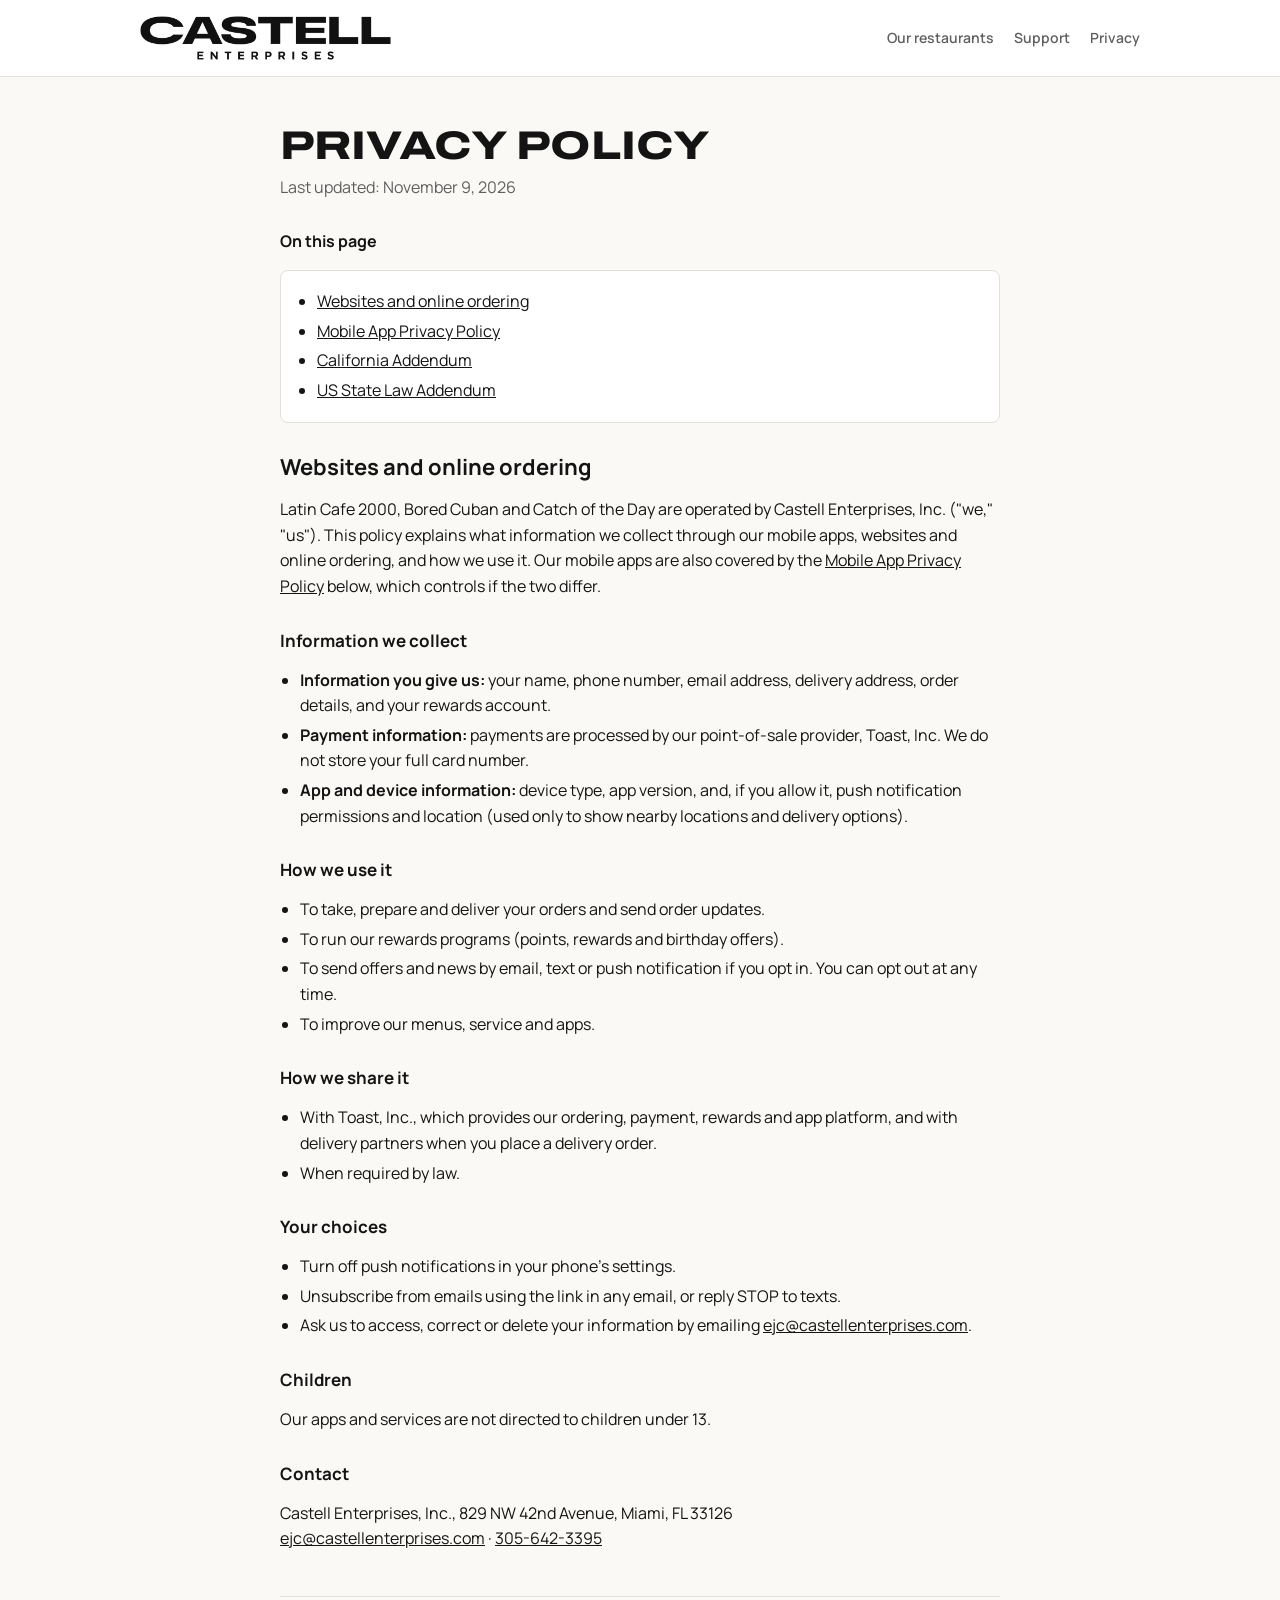
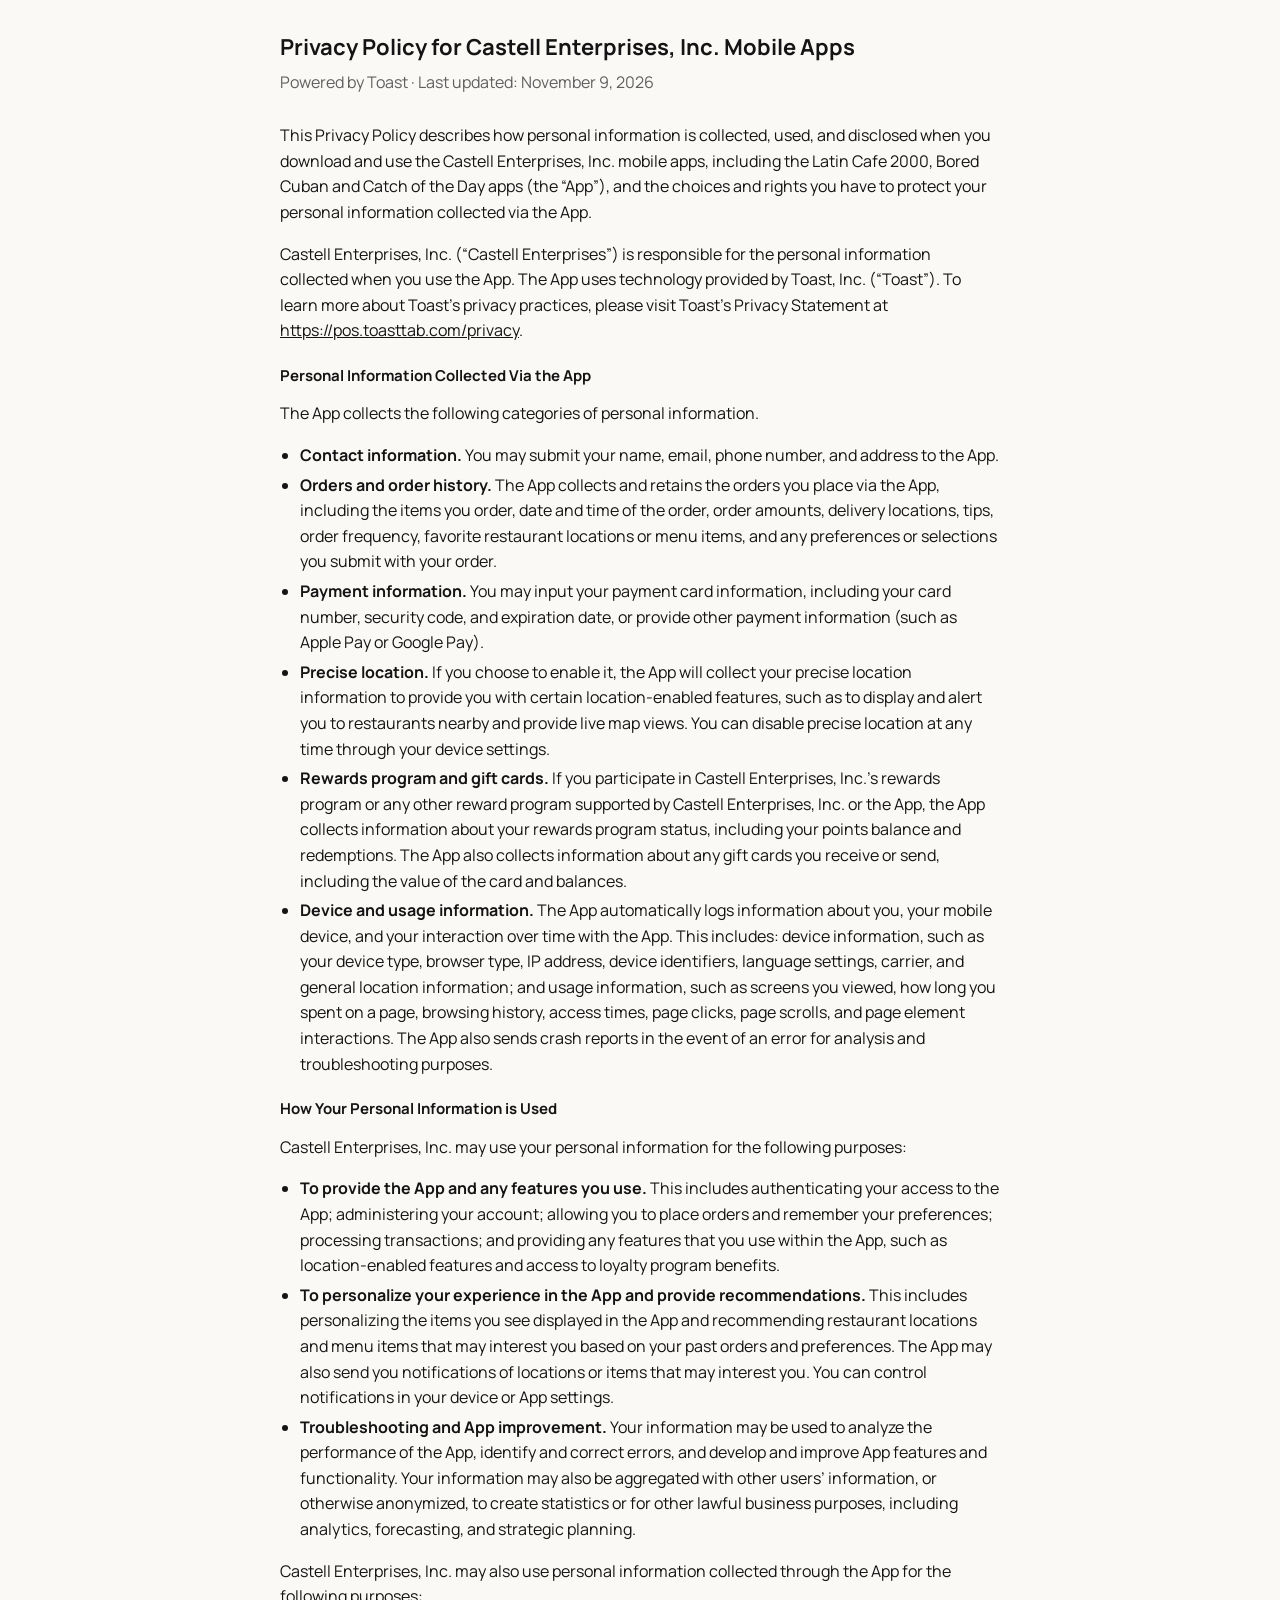
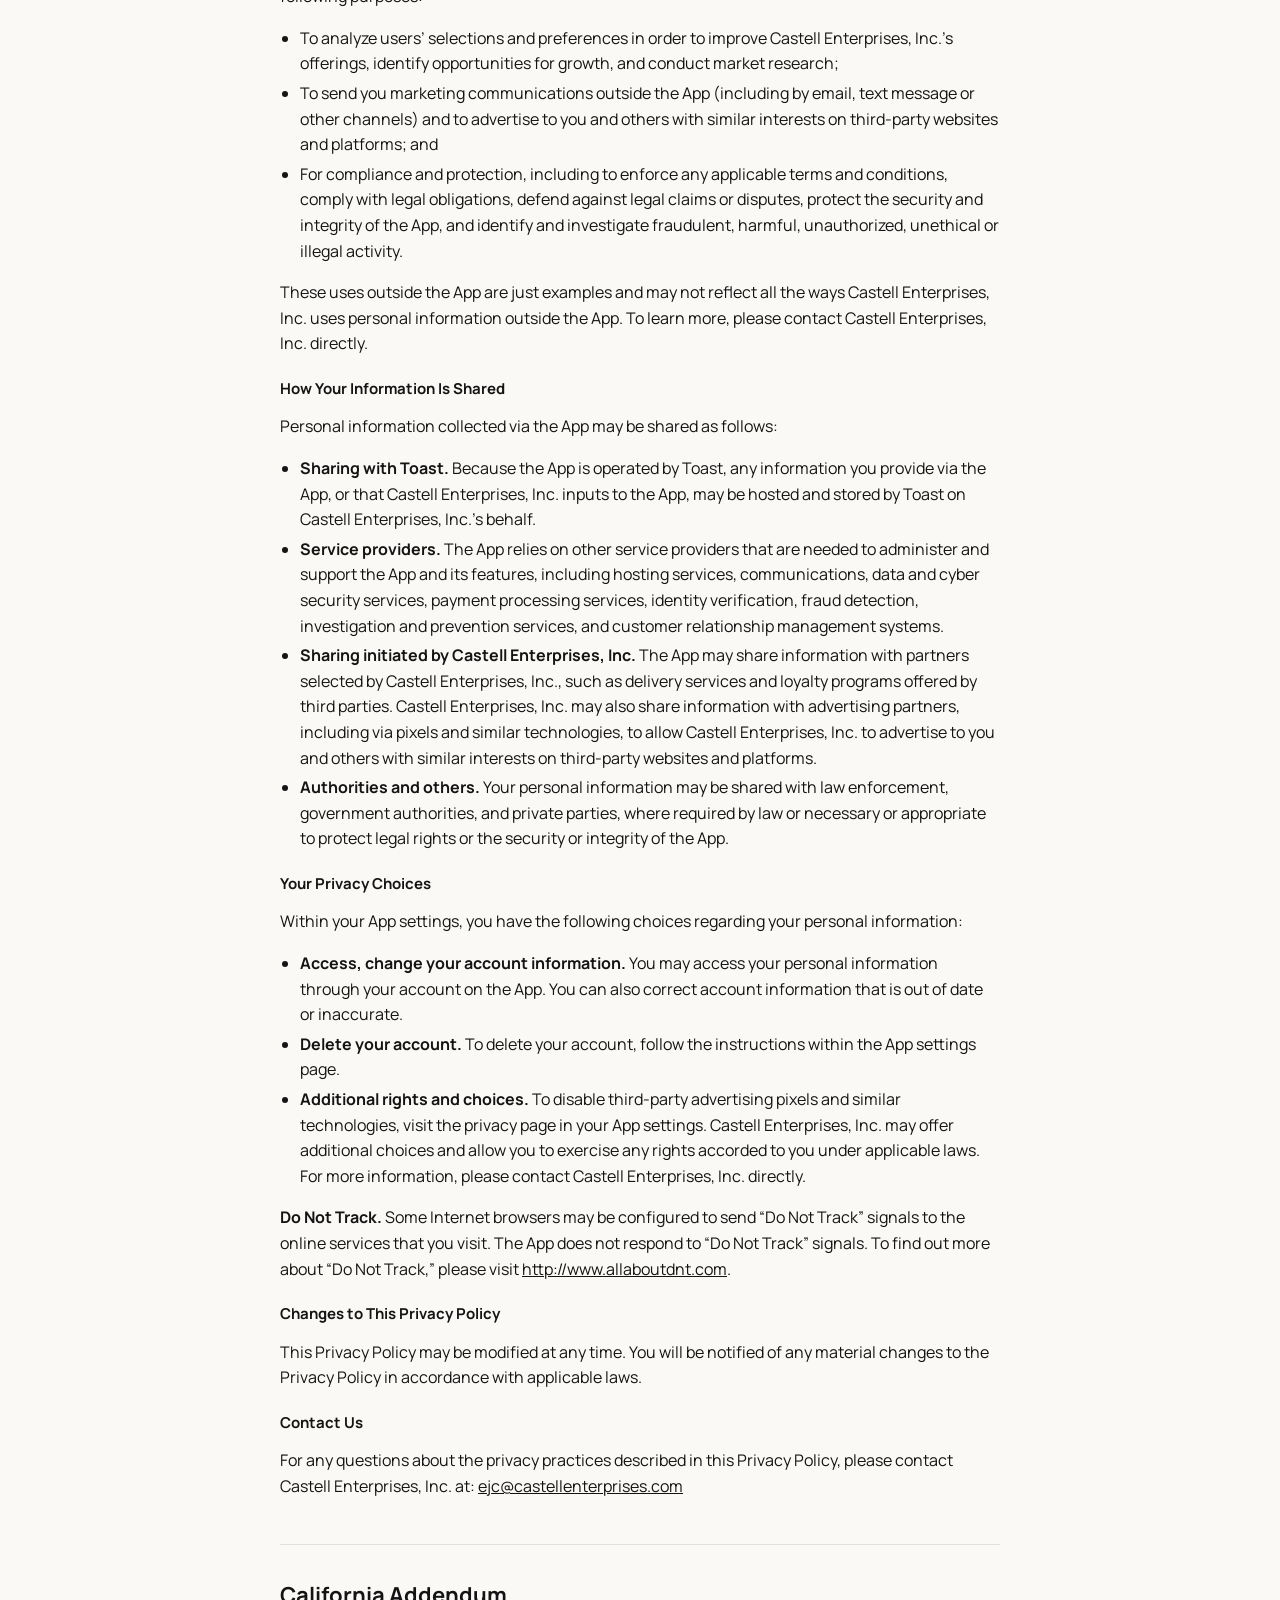
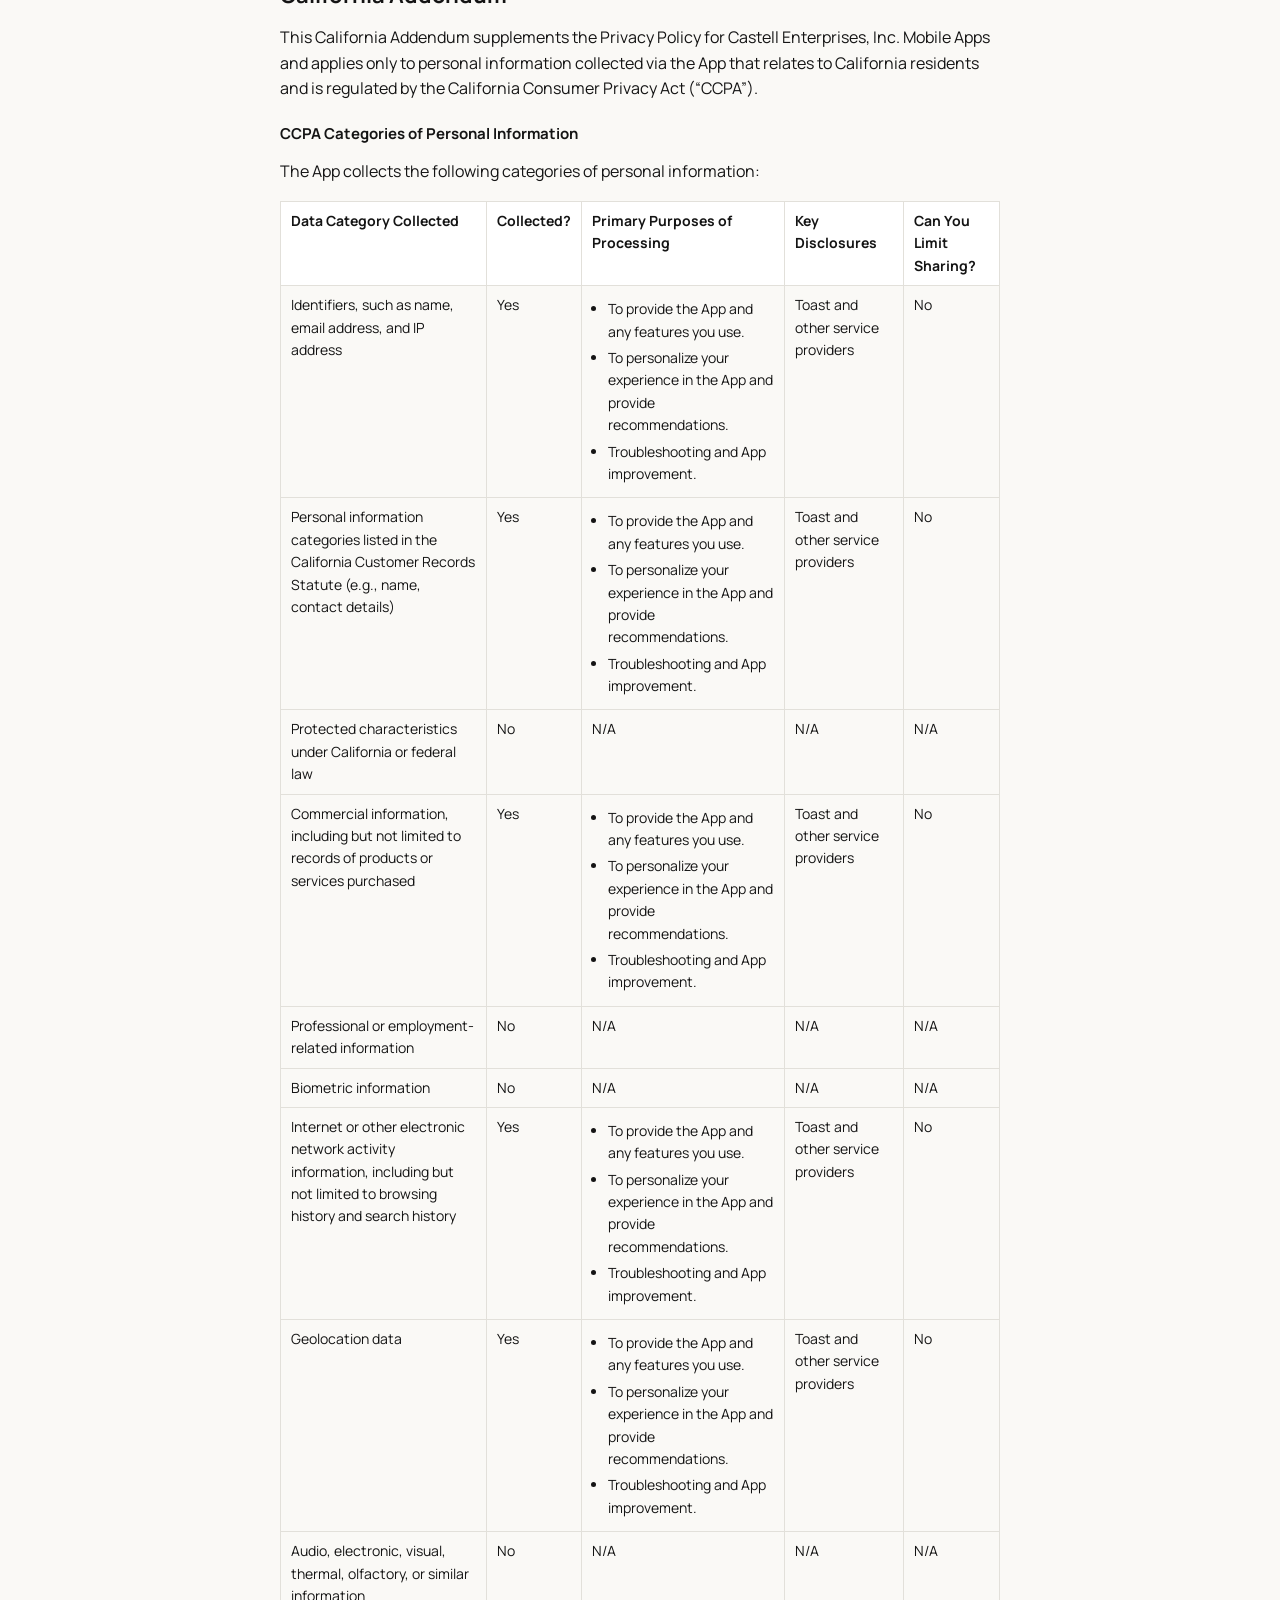
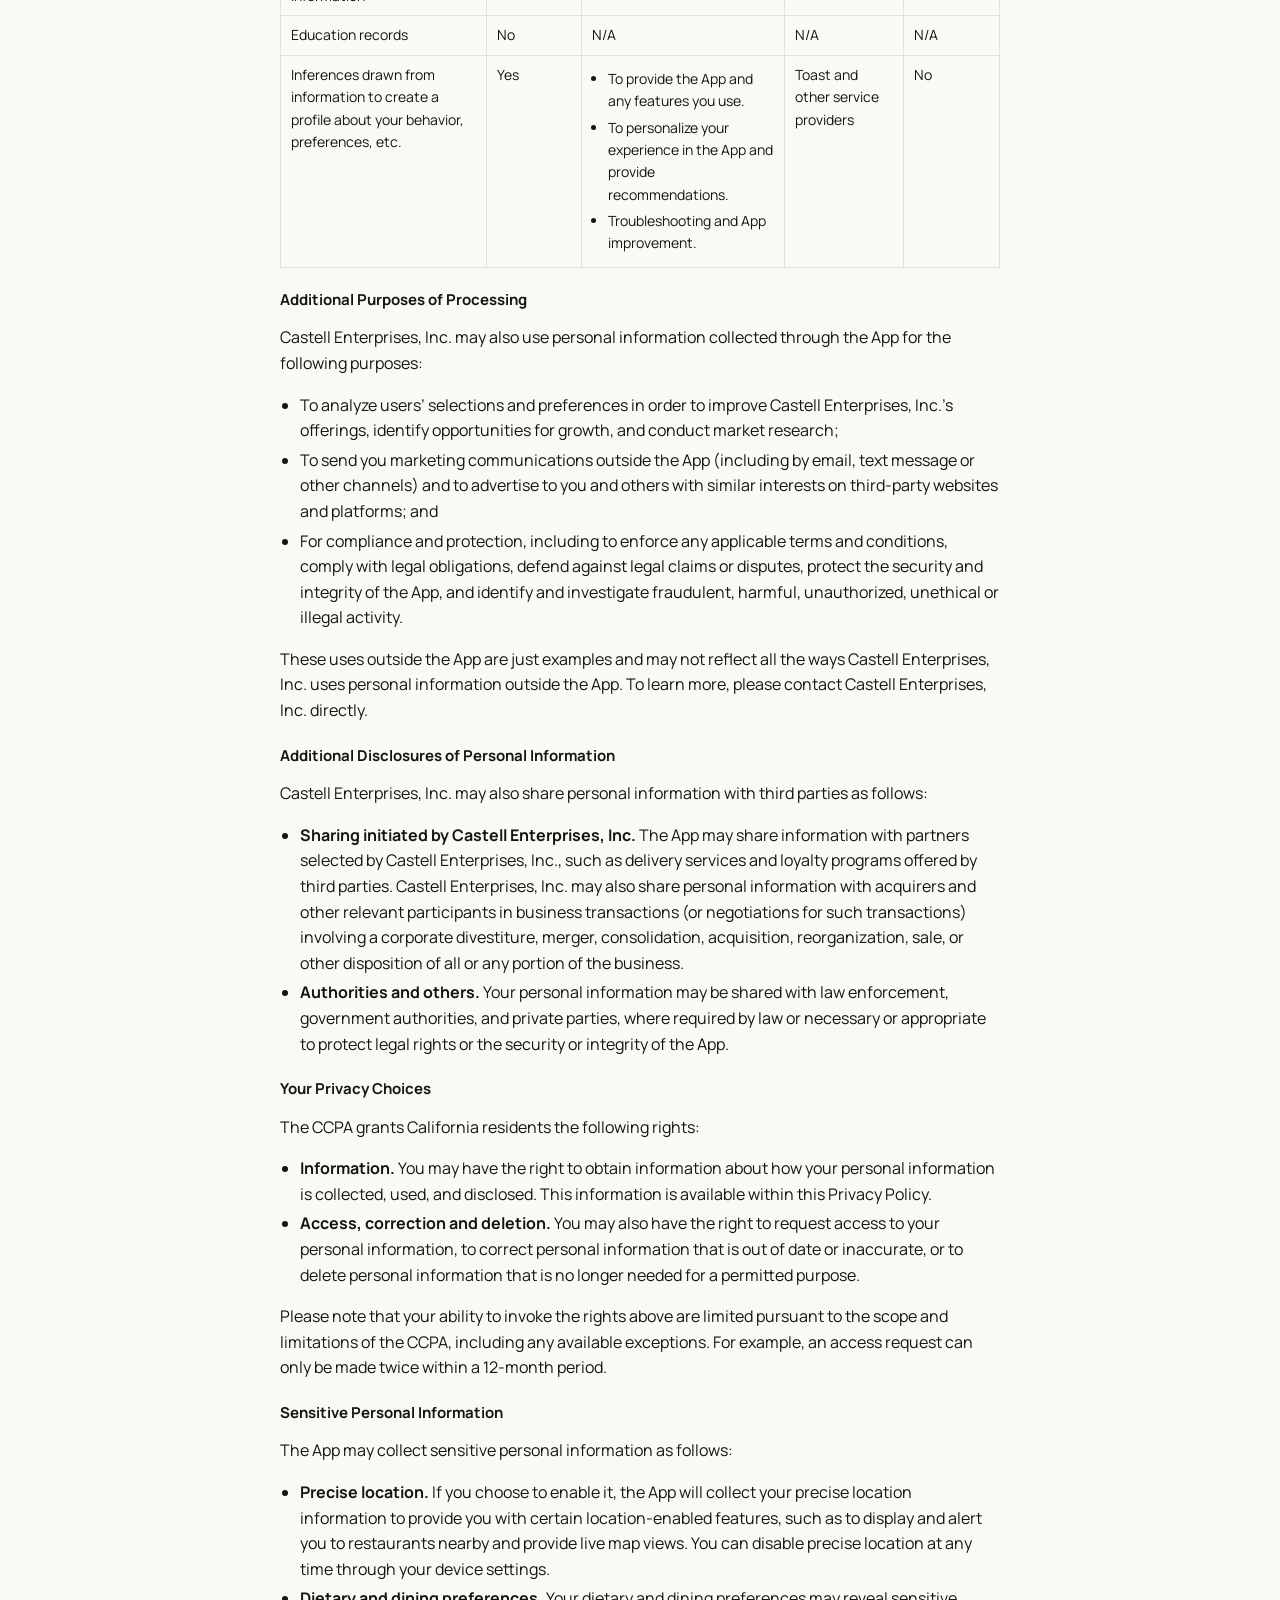
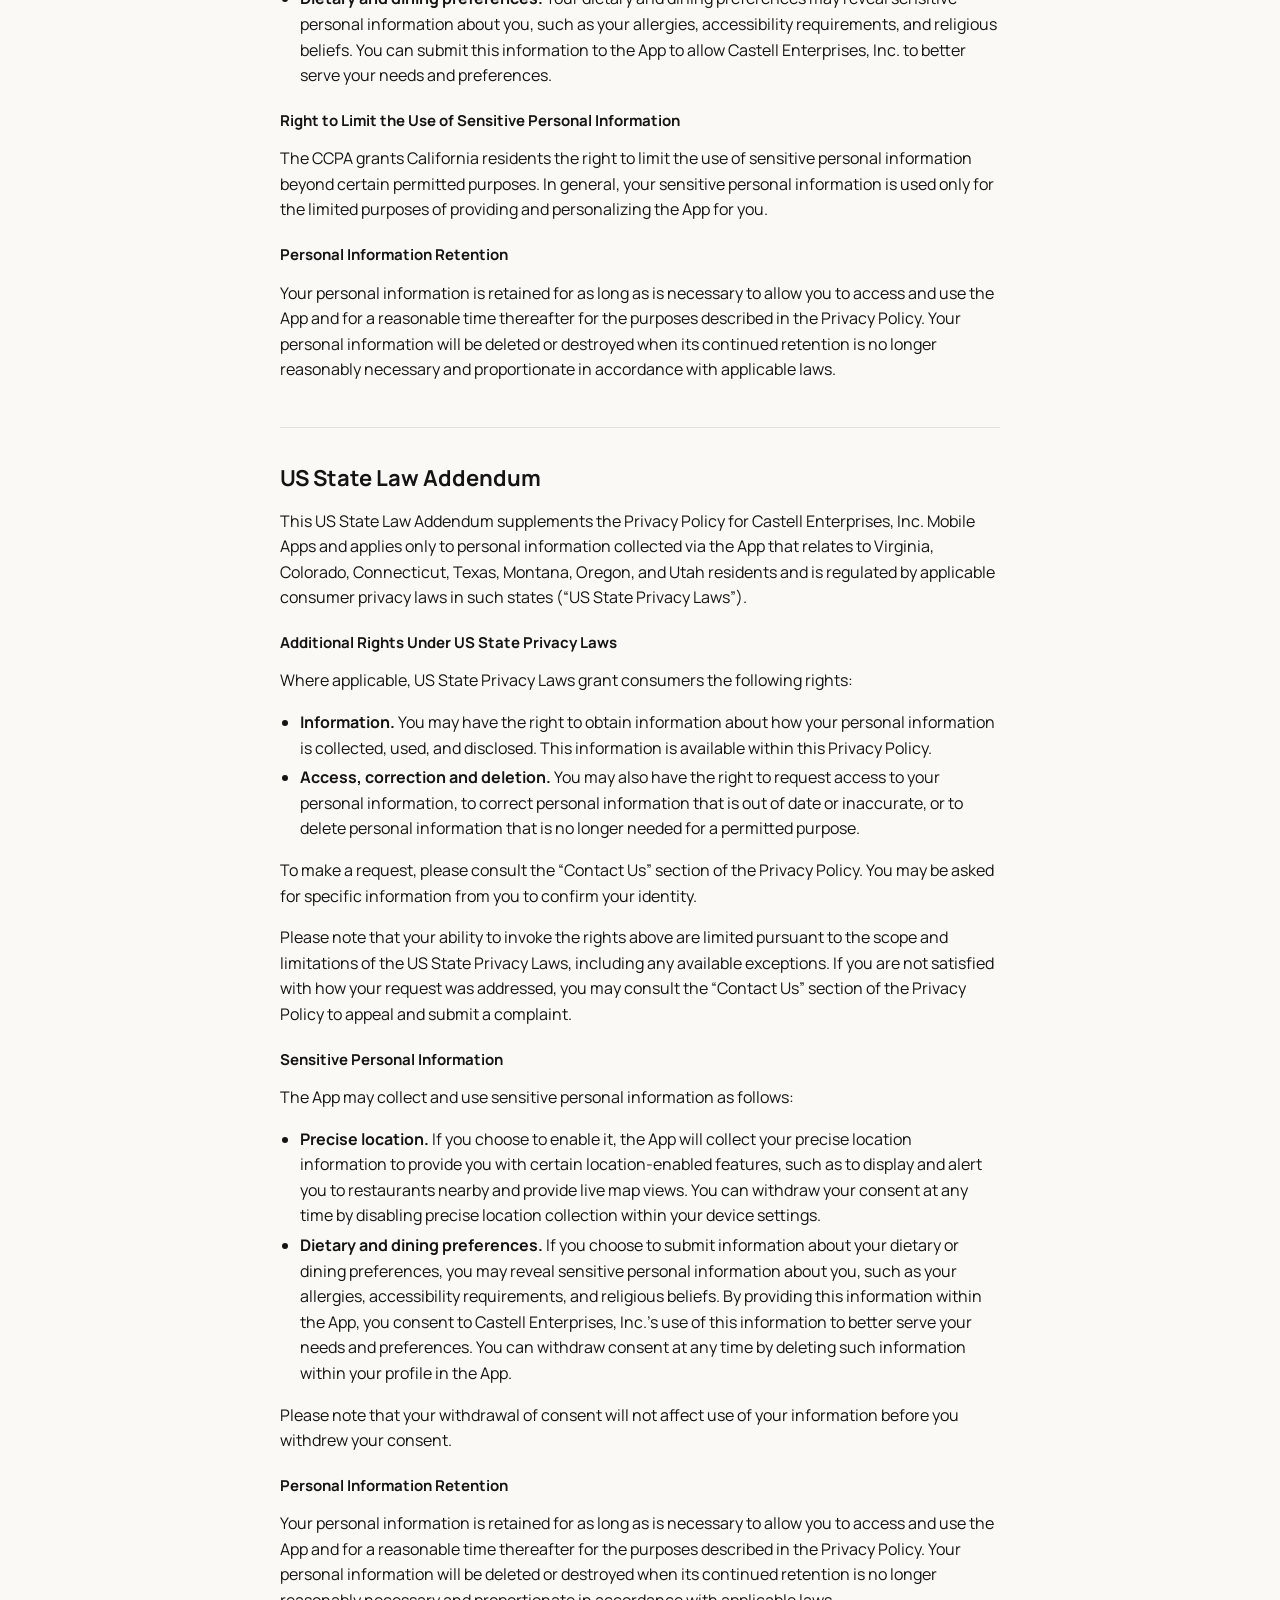
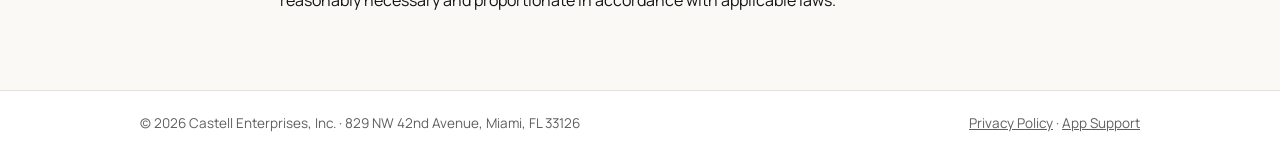
==== commit 47ce827d: "docs(privacy): drop 'we do not sell' line in favor of Toast's terms Problem: The website section sai" ====
--- a/privacy/index.html
+++ b/privacy/index.html
@@ -19,7 +19,6 @@
 <h2>How we share it</h2><ul>
 <li>With Toast, Inc., which provides our ordering, payment, rewards and app platform, and with delivery partners when you place a delivery order.</li>
 <li>When required by law.</li></ul>
-<p>We do not sell your personal information.</p>
 <h2>Your choices</h2><ul>
 <li>Turn off push notifications in your phone's settings.</li>
 <li>Unsubscribe from emails using the link in any email, or reply STOP to texts.</li>
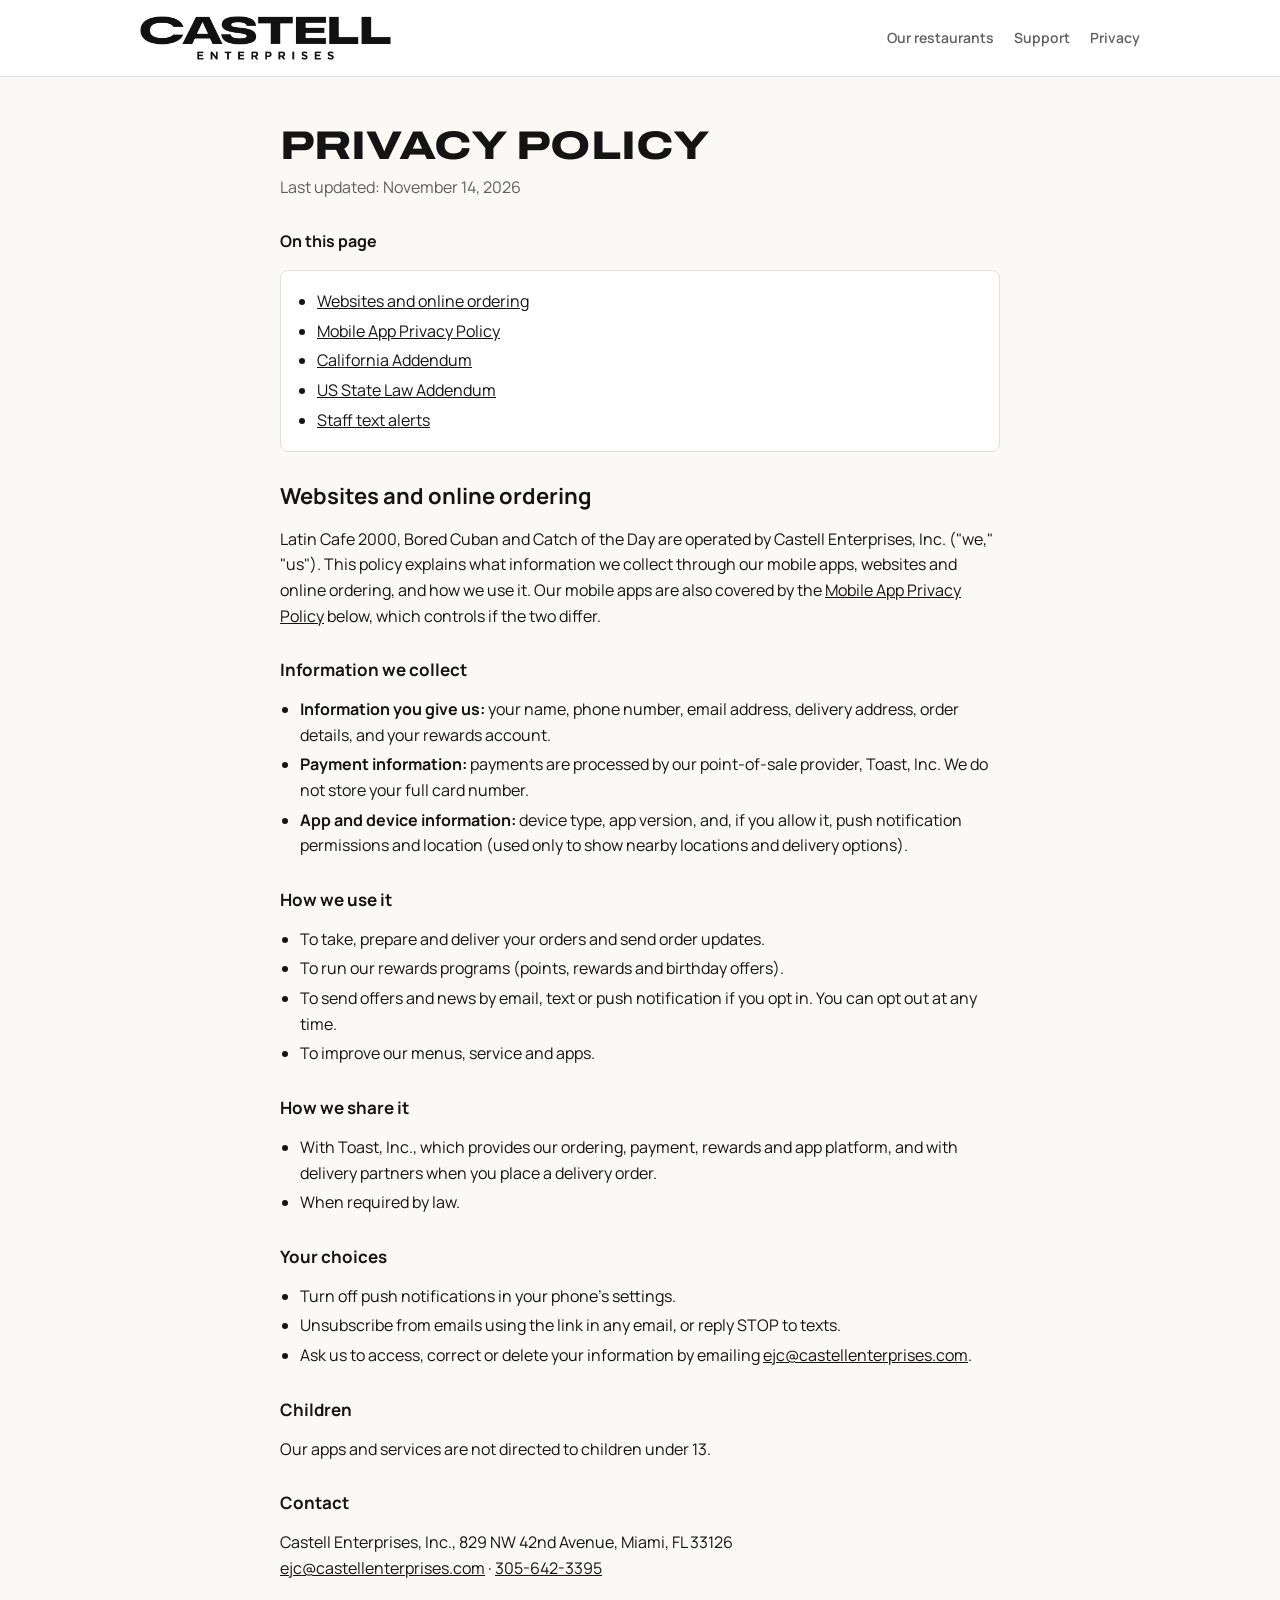
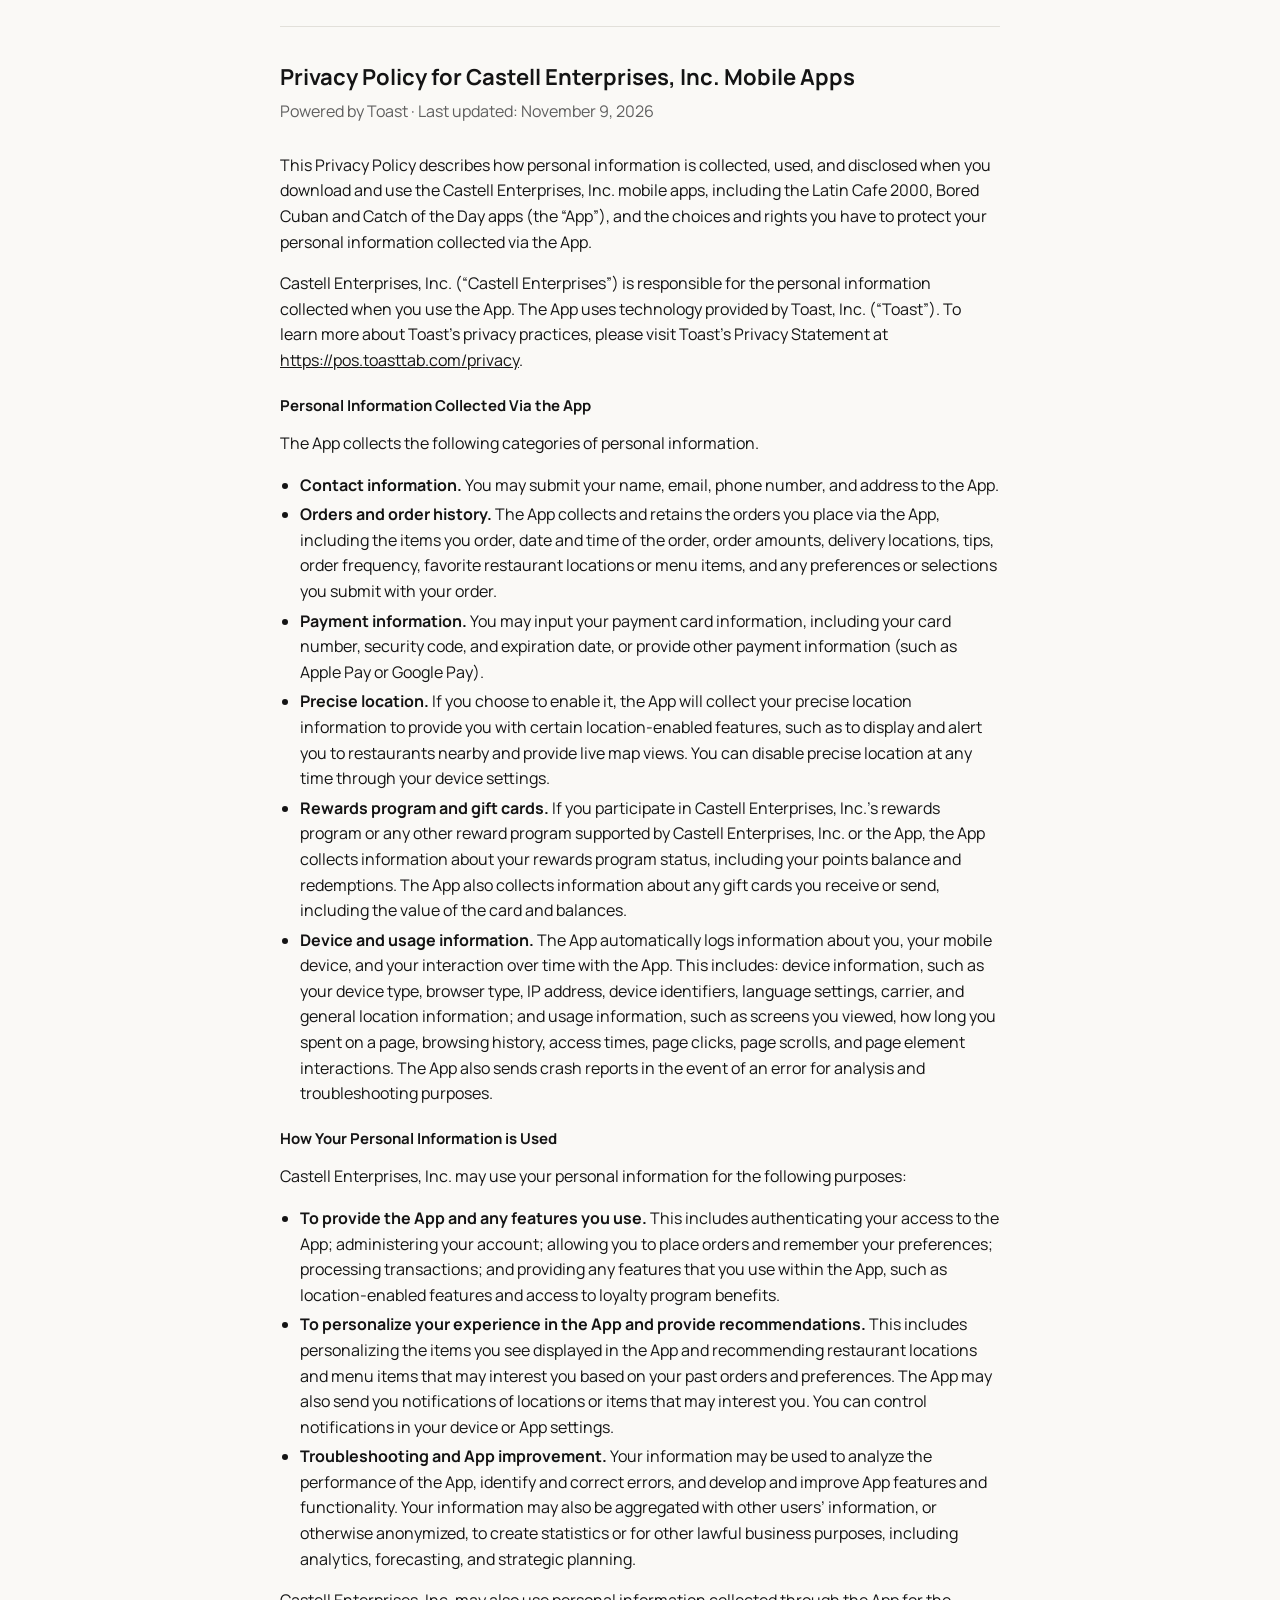
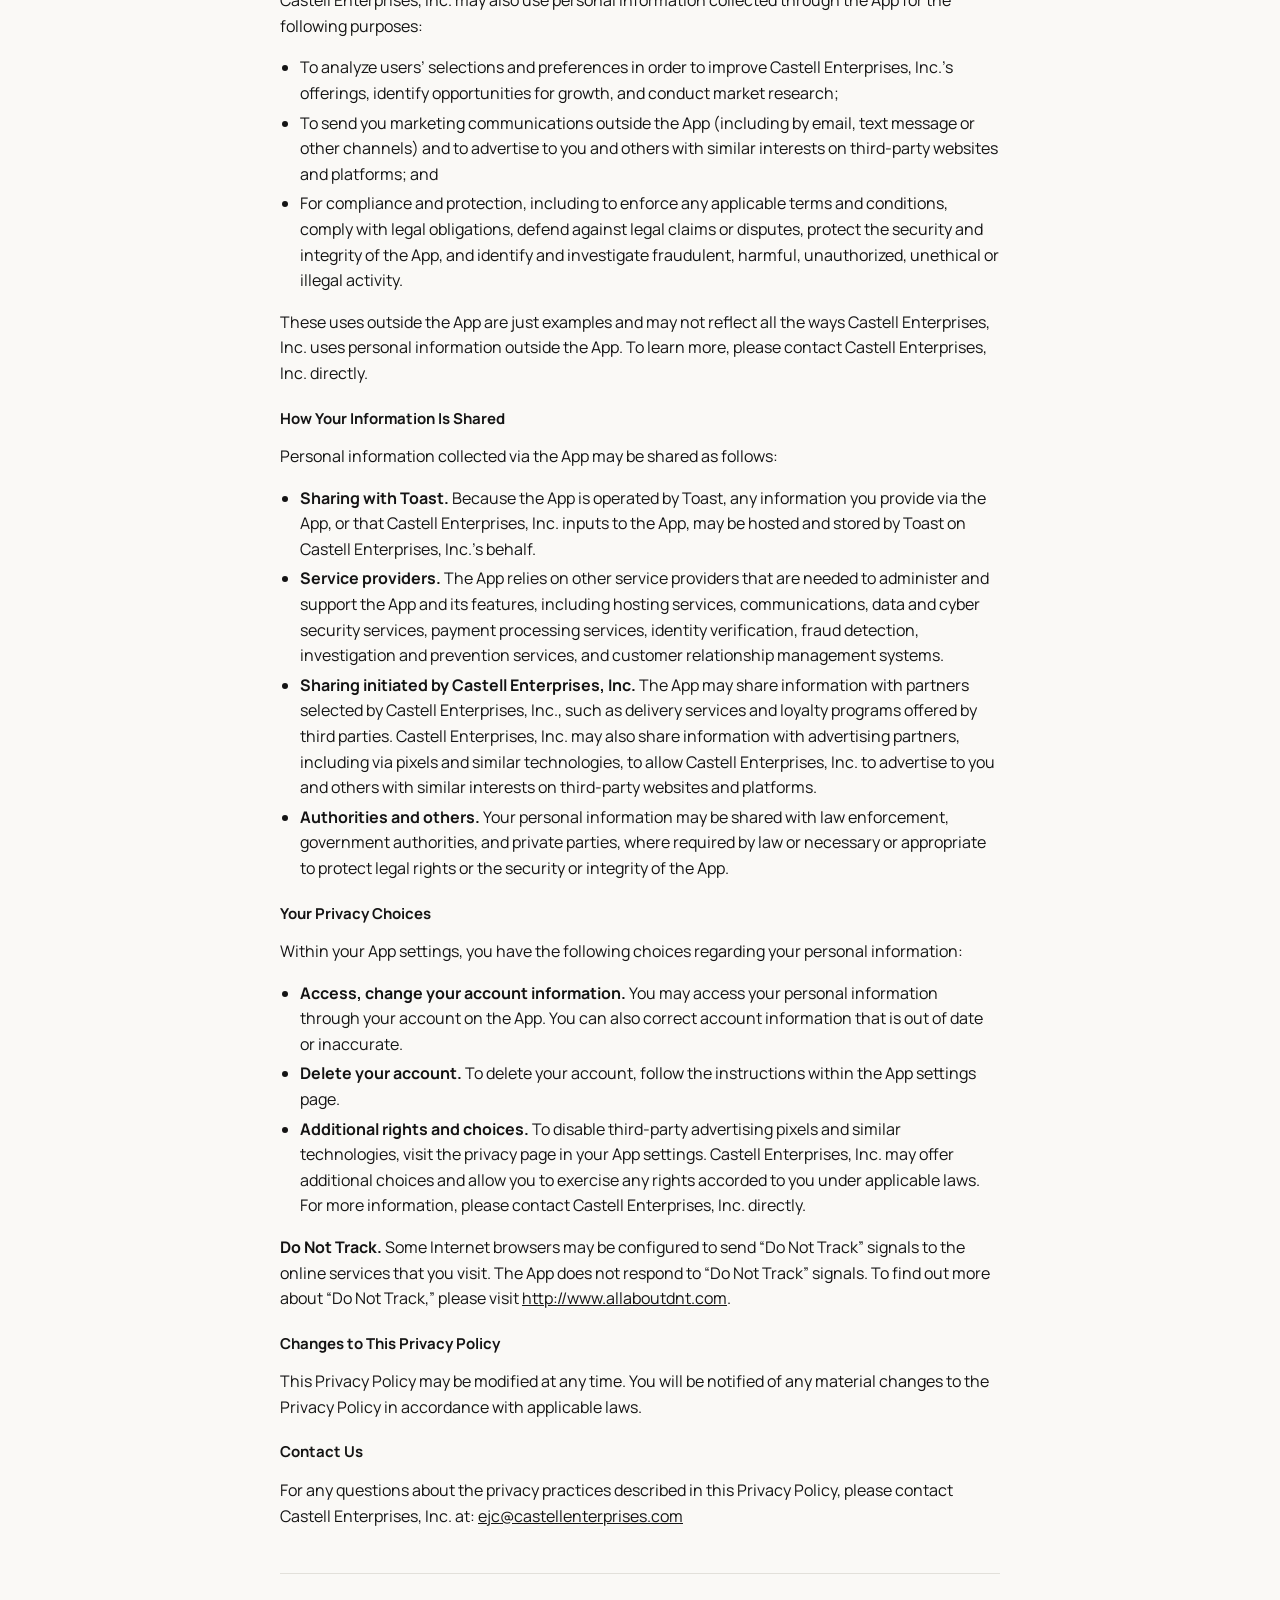
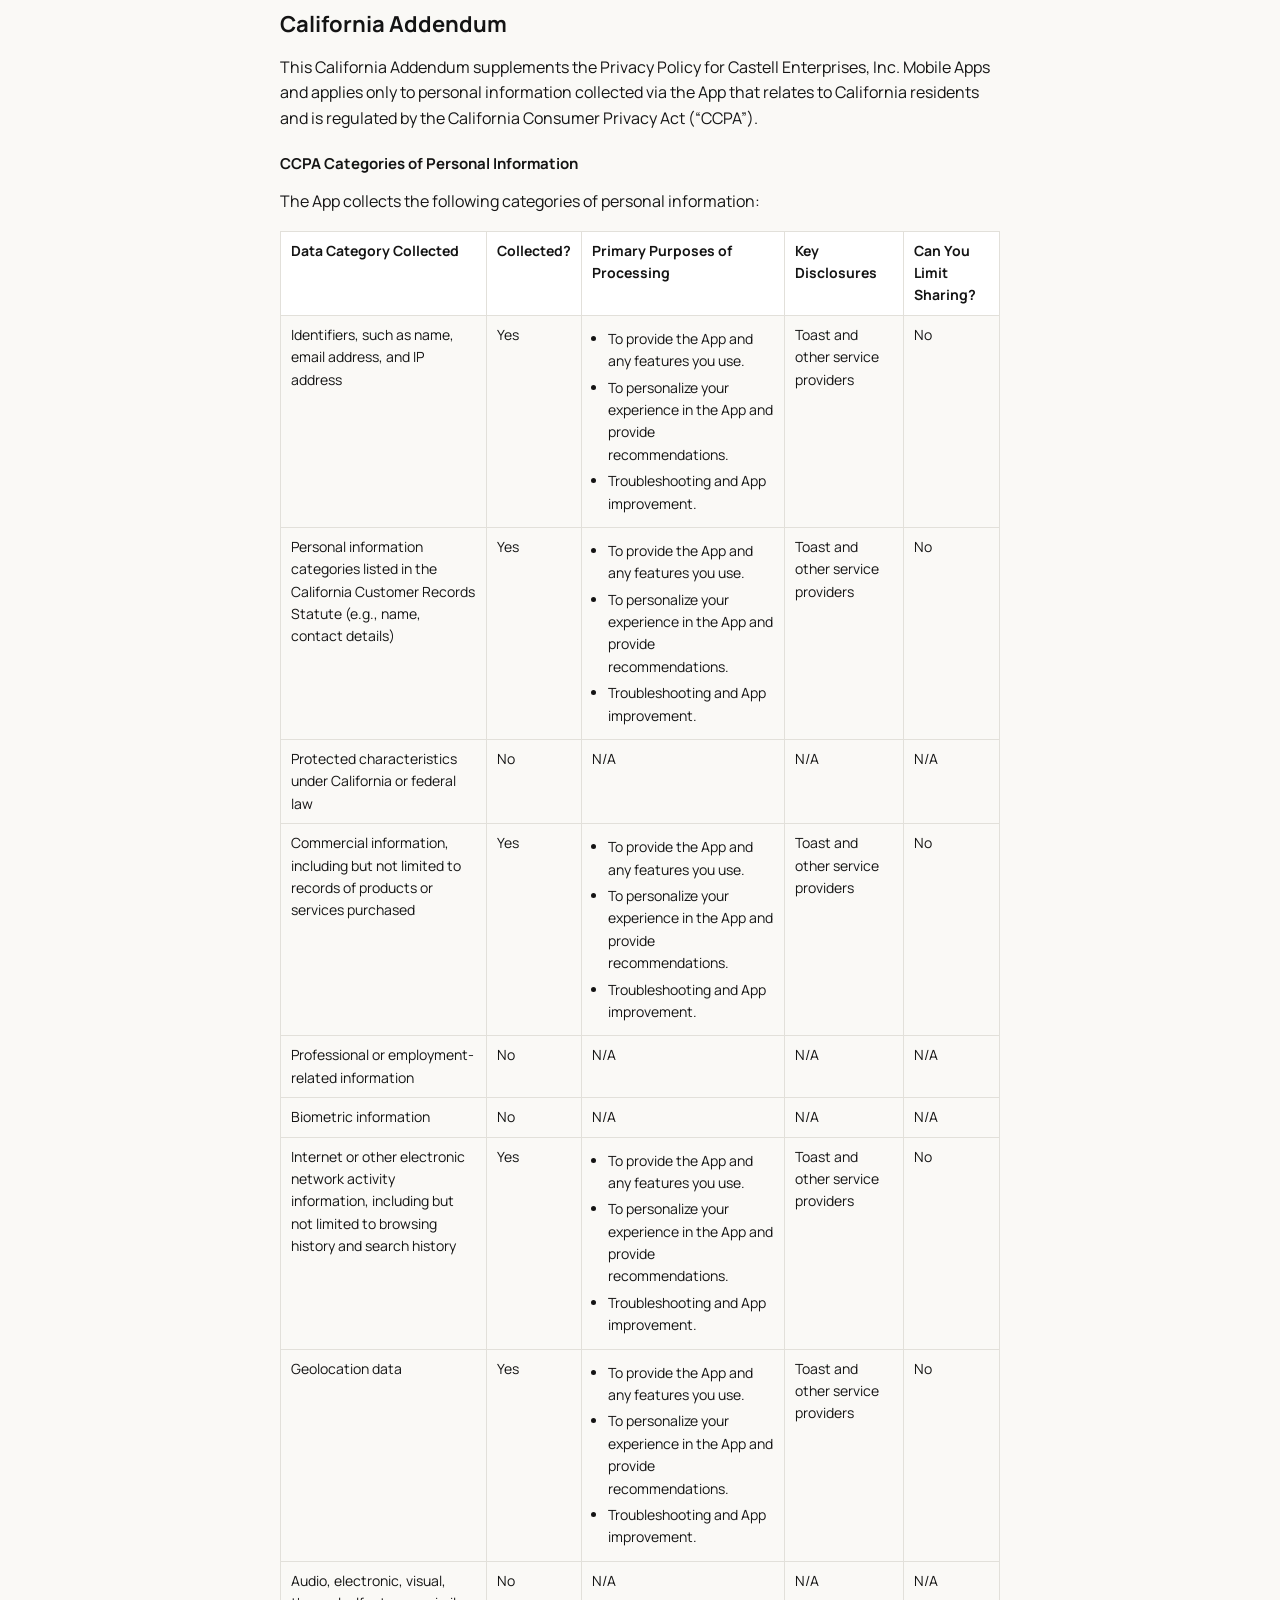
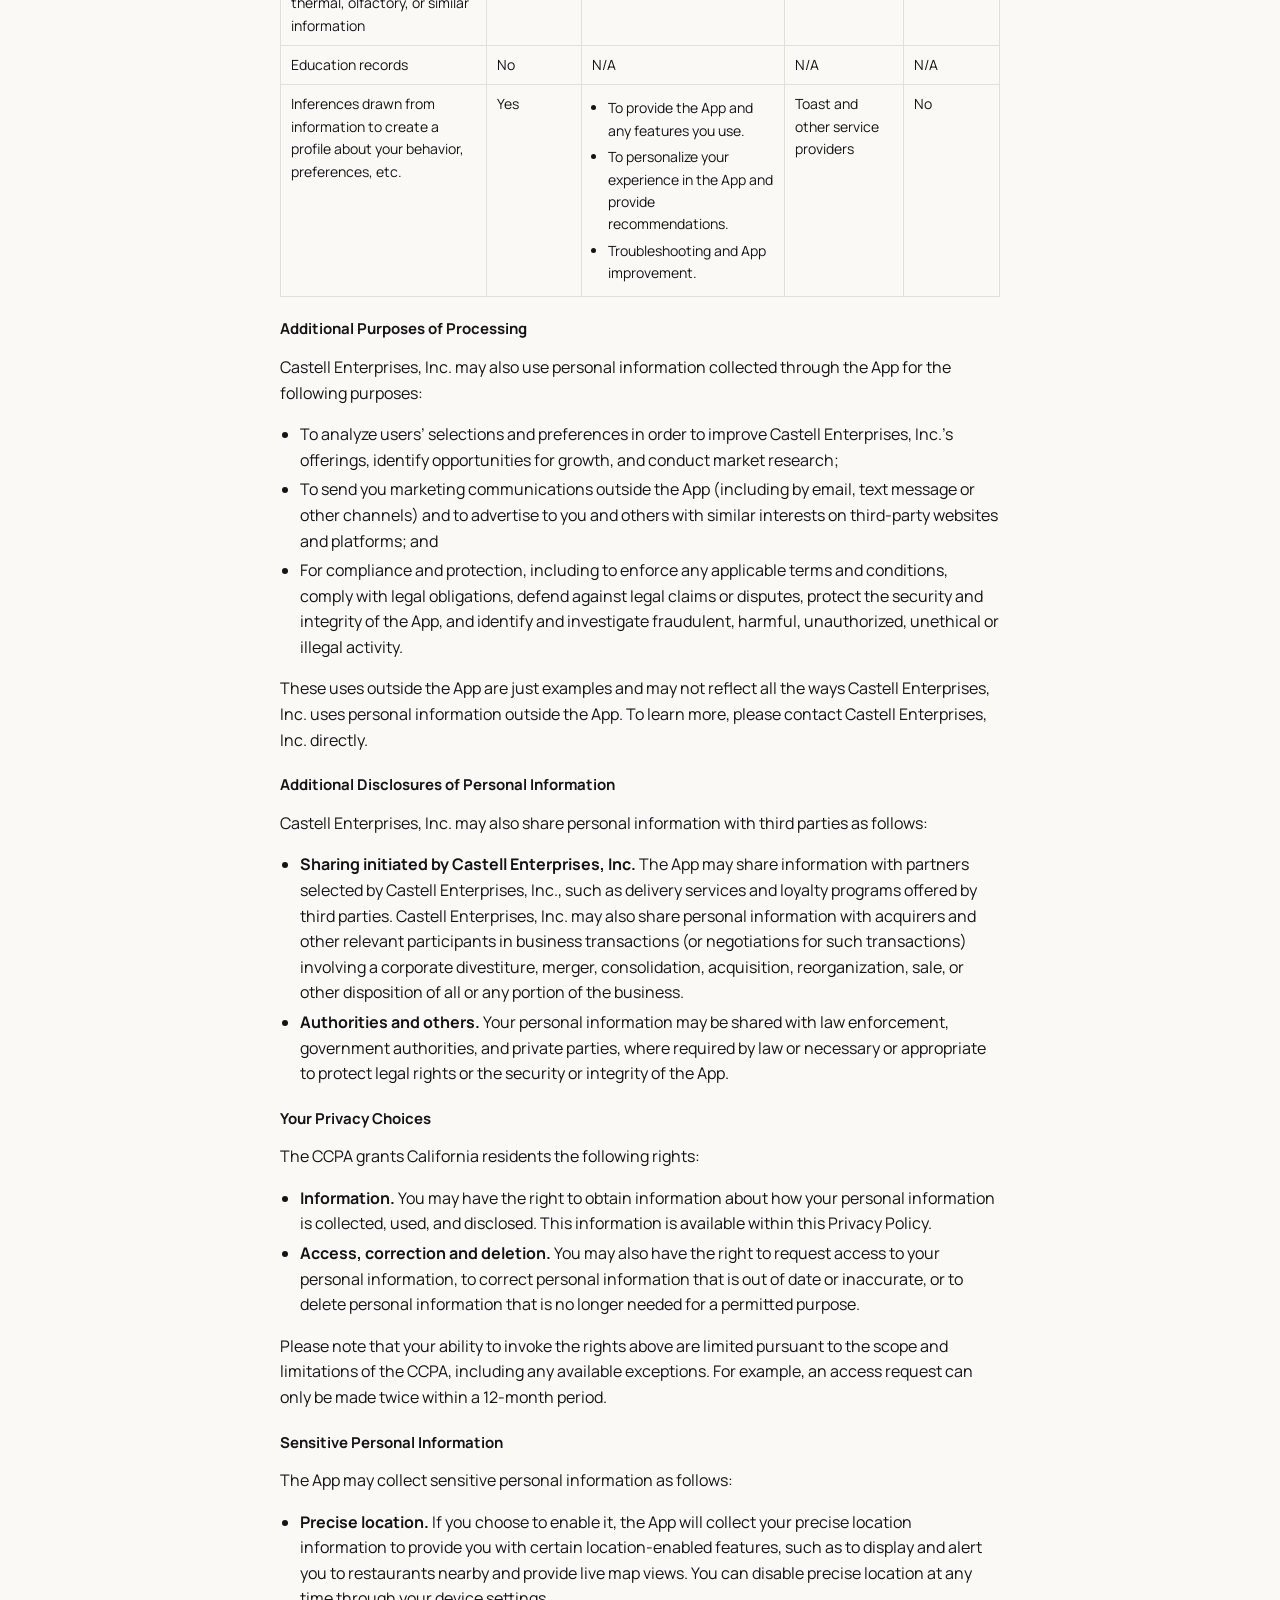
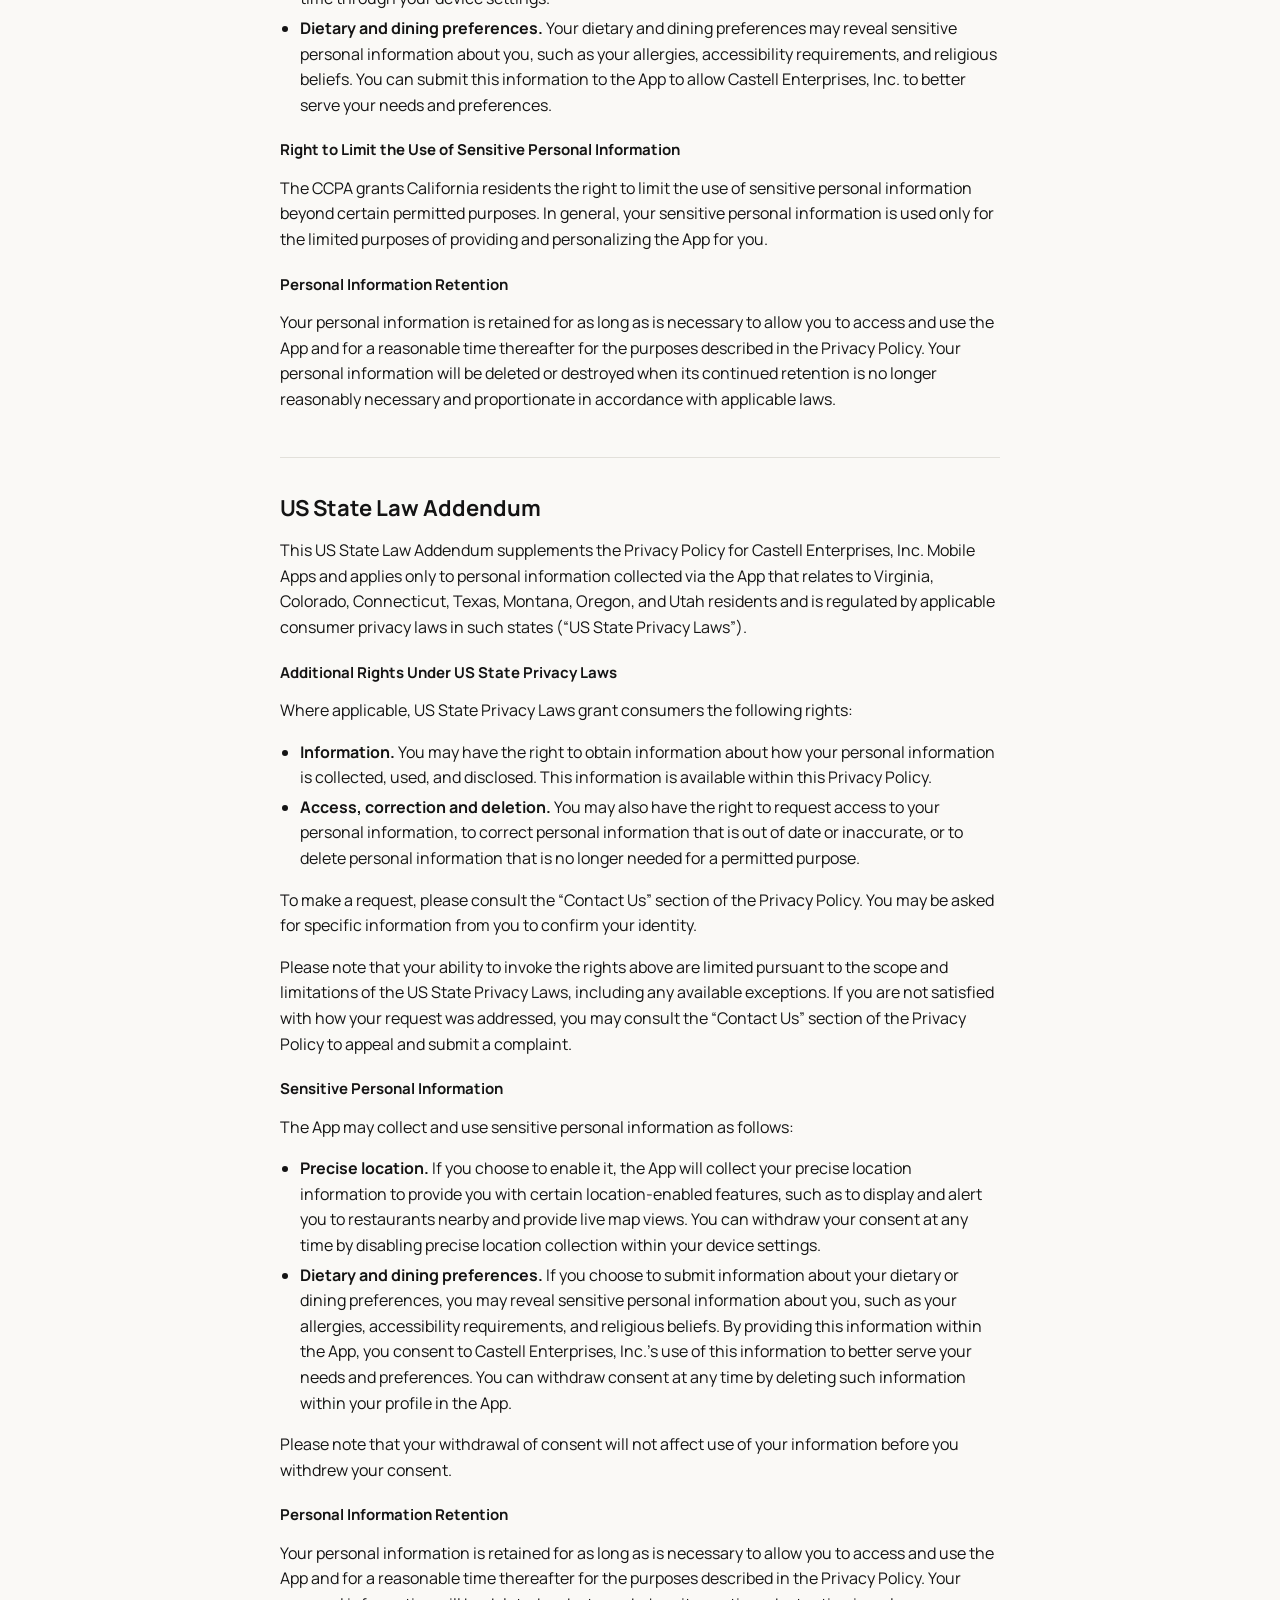
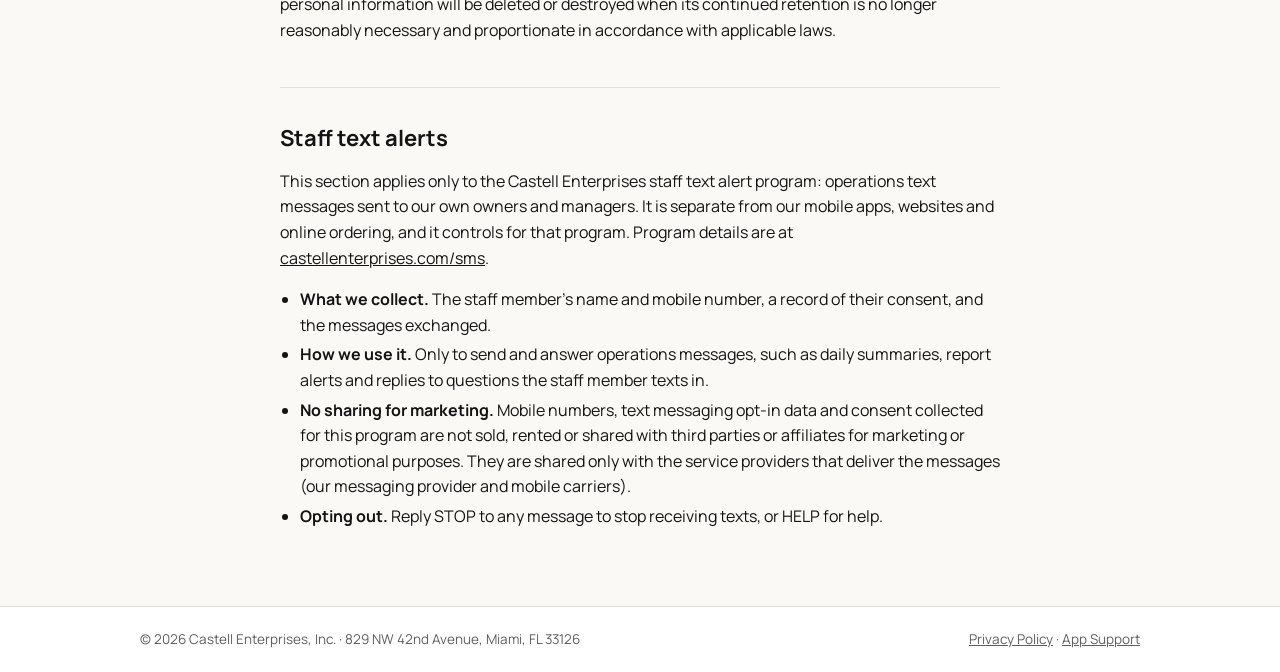
==== commit d57bb8b2: "docs(privacy): add staff text alerts section and /sms/ program page Problem: Carrier (A2P 10DLC) reg" ====
--- a/privacy/index.html
+++ b/privacy/index.html
@@ -1,9 +1,9 @@
 <!doctype html><html lang="en"><head><meta charset="utf-8"><meta name="viewport" content="width=device-width,initial-scale=1"><link rel="preconnect" href="https://fonts.googleapis.com"><link rel="preconnect" href="https://fonts.gstatic.com" crossorigin><link rel="stylesheet" href="https://fonts.googleapis.com/css2?family=Archivo:wdth,wght@125,800&family=Manrope:wght@400;600;700&display=swap"><link rel="icon" href="/assets/favicon.svg" type="image/svg+xml"><link rel="stylesheet" href="/assets/site.css"><title>Privacy Policy · Castell Enterprises, Inc.</title><meta name="description" content="Privacy policy for Latin Cafe 2000, Bored Cuban and Catch of the Day apps, websites and online ordering."></head><body>
 <header class="top"><div class="wrap"><a class="mark" href="/"><img src="/assets/castell-enterprises.png" alt="Castell Enterprises"></a><nav><a href="/#brands">Our restaurants</a><a href="/support/">Support</a><a href="/privacy/">Privacy</a></nav></div></header>
 <main class="wrap doc">
-<h1>Privacy Policy</h1><p class="updated">Last updated: November 9, 2026</p>
+<h1>Privacy Policy</h1><p class="updated">Last updated: November 14, 2026</p>
 <p class="toc-label"><b>On this page</b></p>
-<ul class="toc"><li><a href="#general">Websites and online ordering</a></li><li><a href="#app">Mobile App Privacy Policy</a></li><li><a href="#california">California Addendum</a></li><li><a href="#us-states">US State Law Addendum</a></li></ul>
+<ul class="toc"><li><a href="#general">Websites and online ordering</a></li><li><a href="#app">Mobile App Privacy Policy</a></li><li><a href="#california">California Addendum</a></li><li><a href="#us-states">US State Law Addendum</a></li><li><a href="#staff-texts">Staff text alerts</a></li></ul>
 
 <h2 id="general" style="font-size:22px">Websites and online ordering</h2>
 <p>Latin Cafe 2000, Bored Cuban and Catch of the Day are operated by Castell Enterprises, Inc. ("we," "us"). This policy explains what information we collect through our mobile apps, websites and online ordering, and how we use it. Our mobile apps are also covered by the <a href="#app">Mobile App Privacy Policy</a> below, which controls if the two differ.</p>
@@ -114,6 +114,16 @@
 <p>Please note that your withdrawal of consent will not affect use of your information before you withdrew your consent.</p>
 <h3>Personal Information Retention</h3><p>Your personal information is retained for as long as is necessary to allow you to access and use the App and for a reasonable time thereafter for the purposes described in the Privacy Policy. Your personal information will be deleted or destroyed when its continued retention is no longer reasonably necessary and proportionate in accordance with applicable laws.</p>
 </section>
+
+<section class="part" id="staff-texts">
+<h2 style="font-size:22px">Staff text alerts</h2>
+<p>This section applies only to the Castell Enterprises staff text alert program: operations text messages sent to our own owners and managers. It is separate from our mobile apps, websites and online ordering, and it controls for that program. Program details are at <a href="/sms/">castellenterprises.com/sms</a>.</p>
+<ul>
+<li><b>What we collect.</b> The staff member's name and mobile number, a record of their consent, and the messages exchanged.</li>
+<li><b>How we use it.</b> Only to send and answer operations messages, such as daily summaries, report alerts and replies to questions the staff member texts in.</li>
+<li><b>No sharing for marketing.</b> Mobile numbers, text messaging opt-in data and consent collected for this program are not sold, rented or shared with third parties or affiliates for marketing or promotional purposes. They are shared only with the service providers that deliver the messages (our messaging provider and mobile carriers).</li>
+<li><b>Opting out.</b> Reply STOP to any message to stop receiving texts, or HELP for help.</li></ul>
+</section>
 </main>
 <footer><div class="wrap"><span>© 2026 Castell Enterprises, Inc. · 829 NW 42nd Avenue, Miami, FL 33126</span><span><a href="/privacy/">Privacy Policy</a> · <a href="/support/">App Support</a></span></div></footer>
 </body></html>
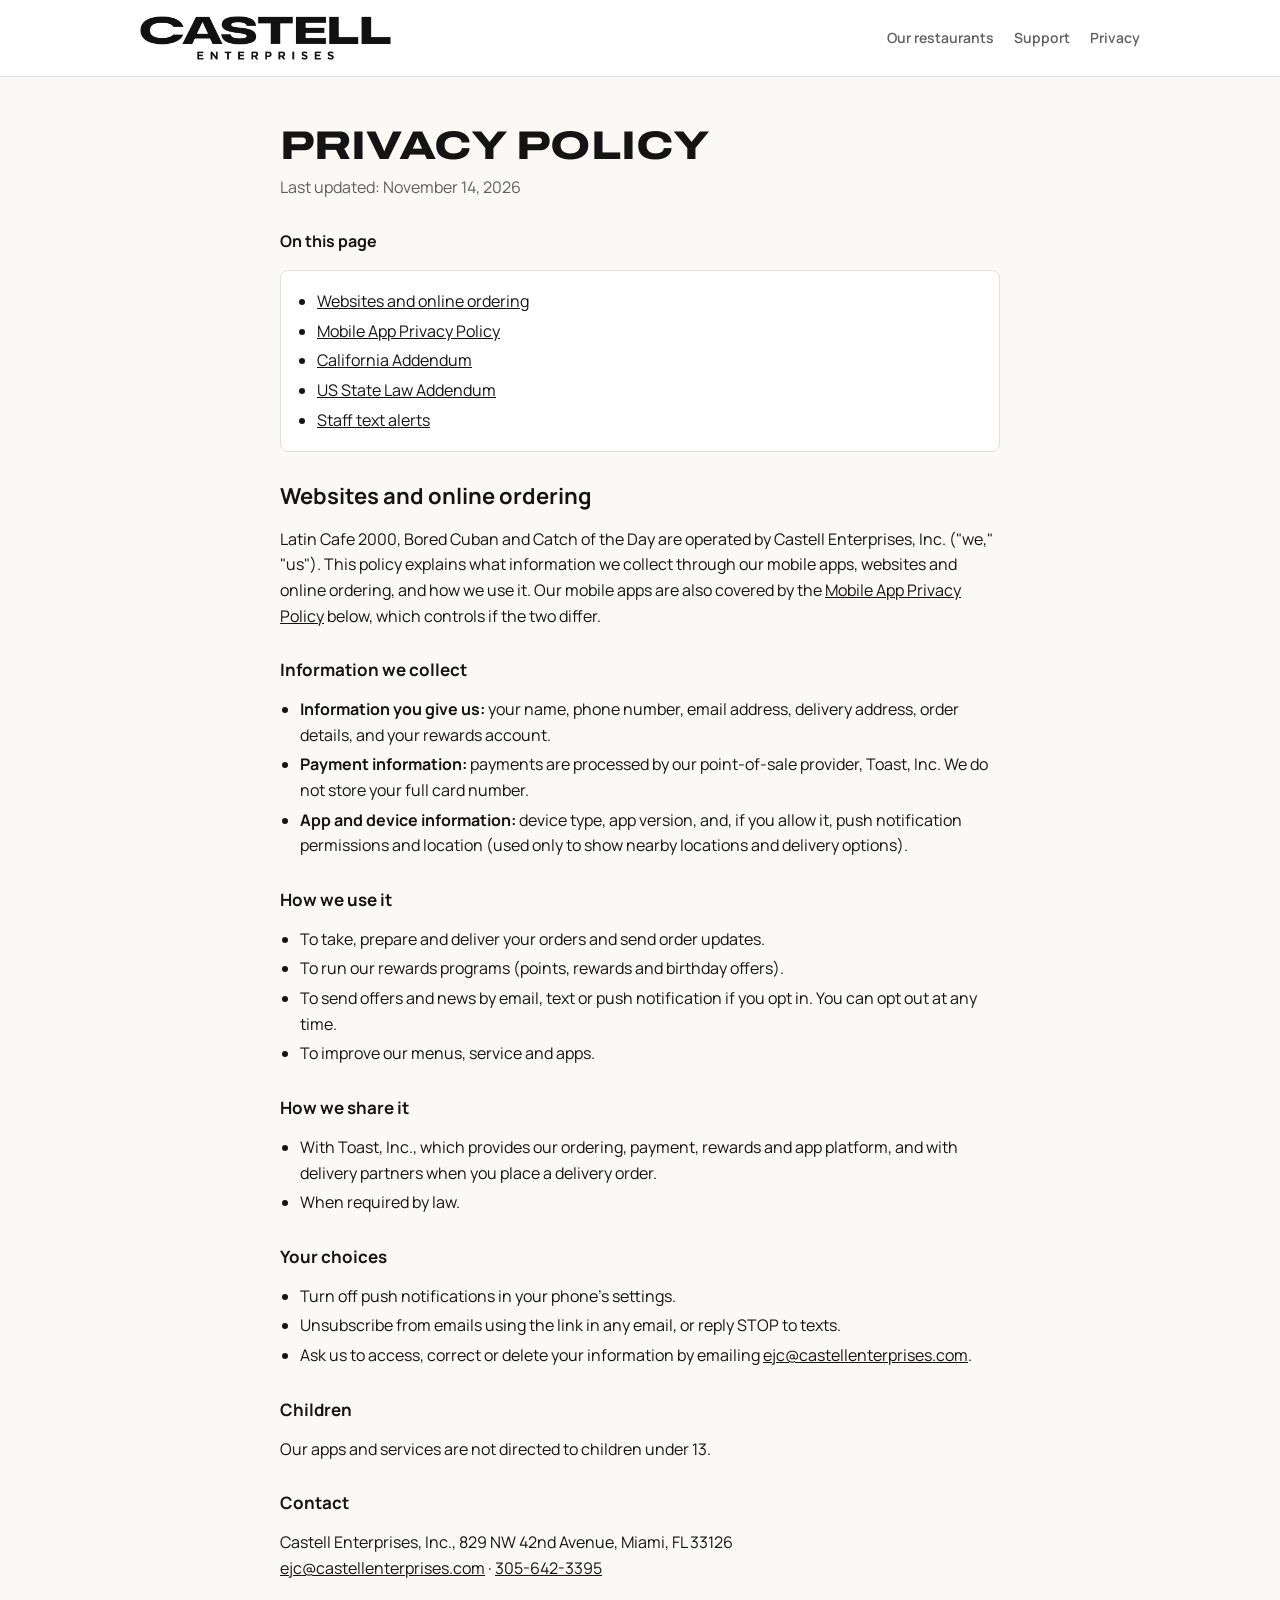
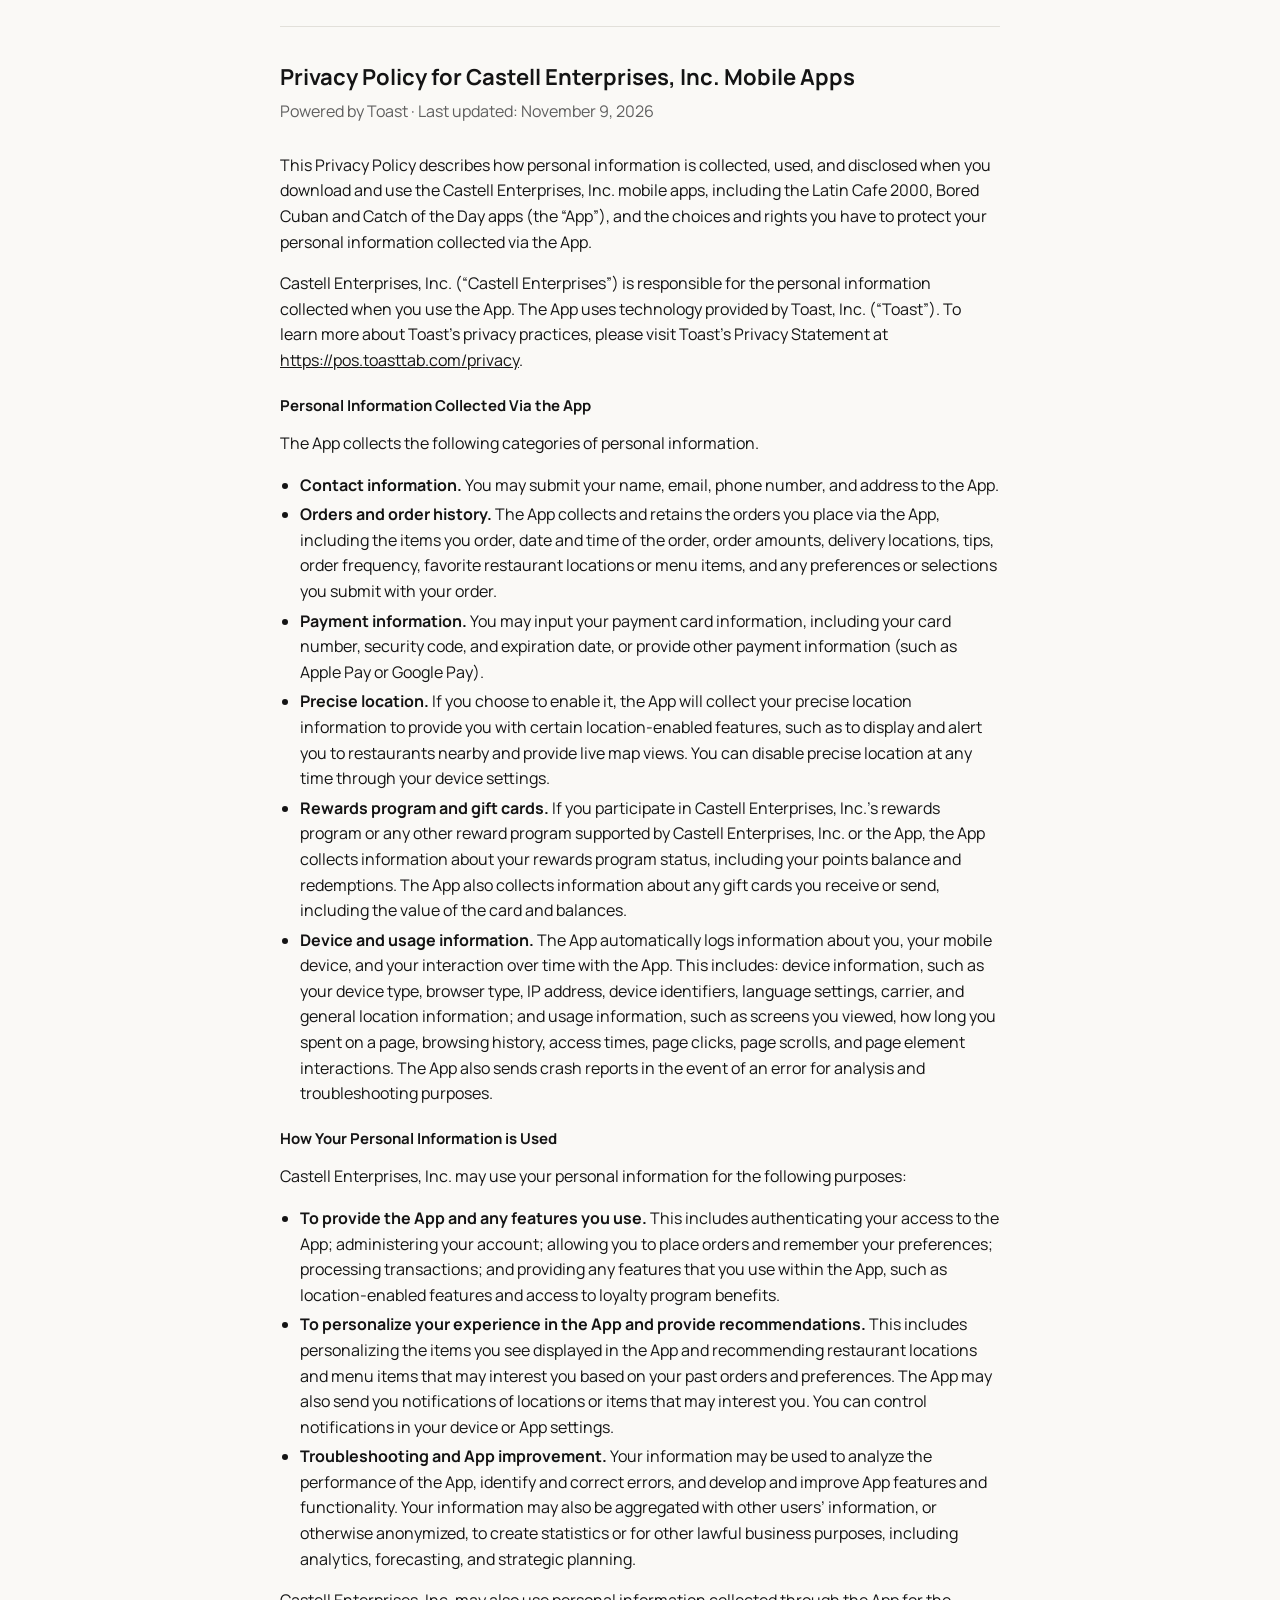
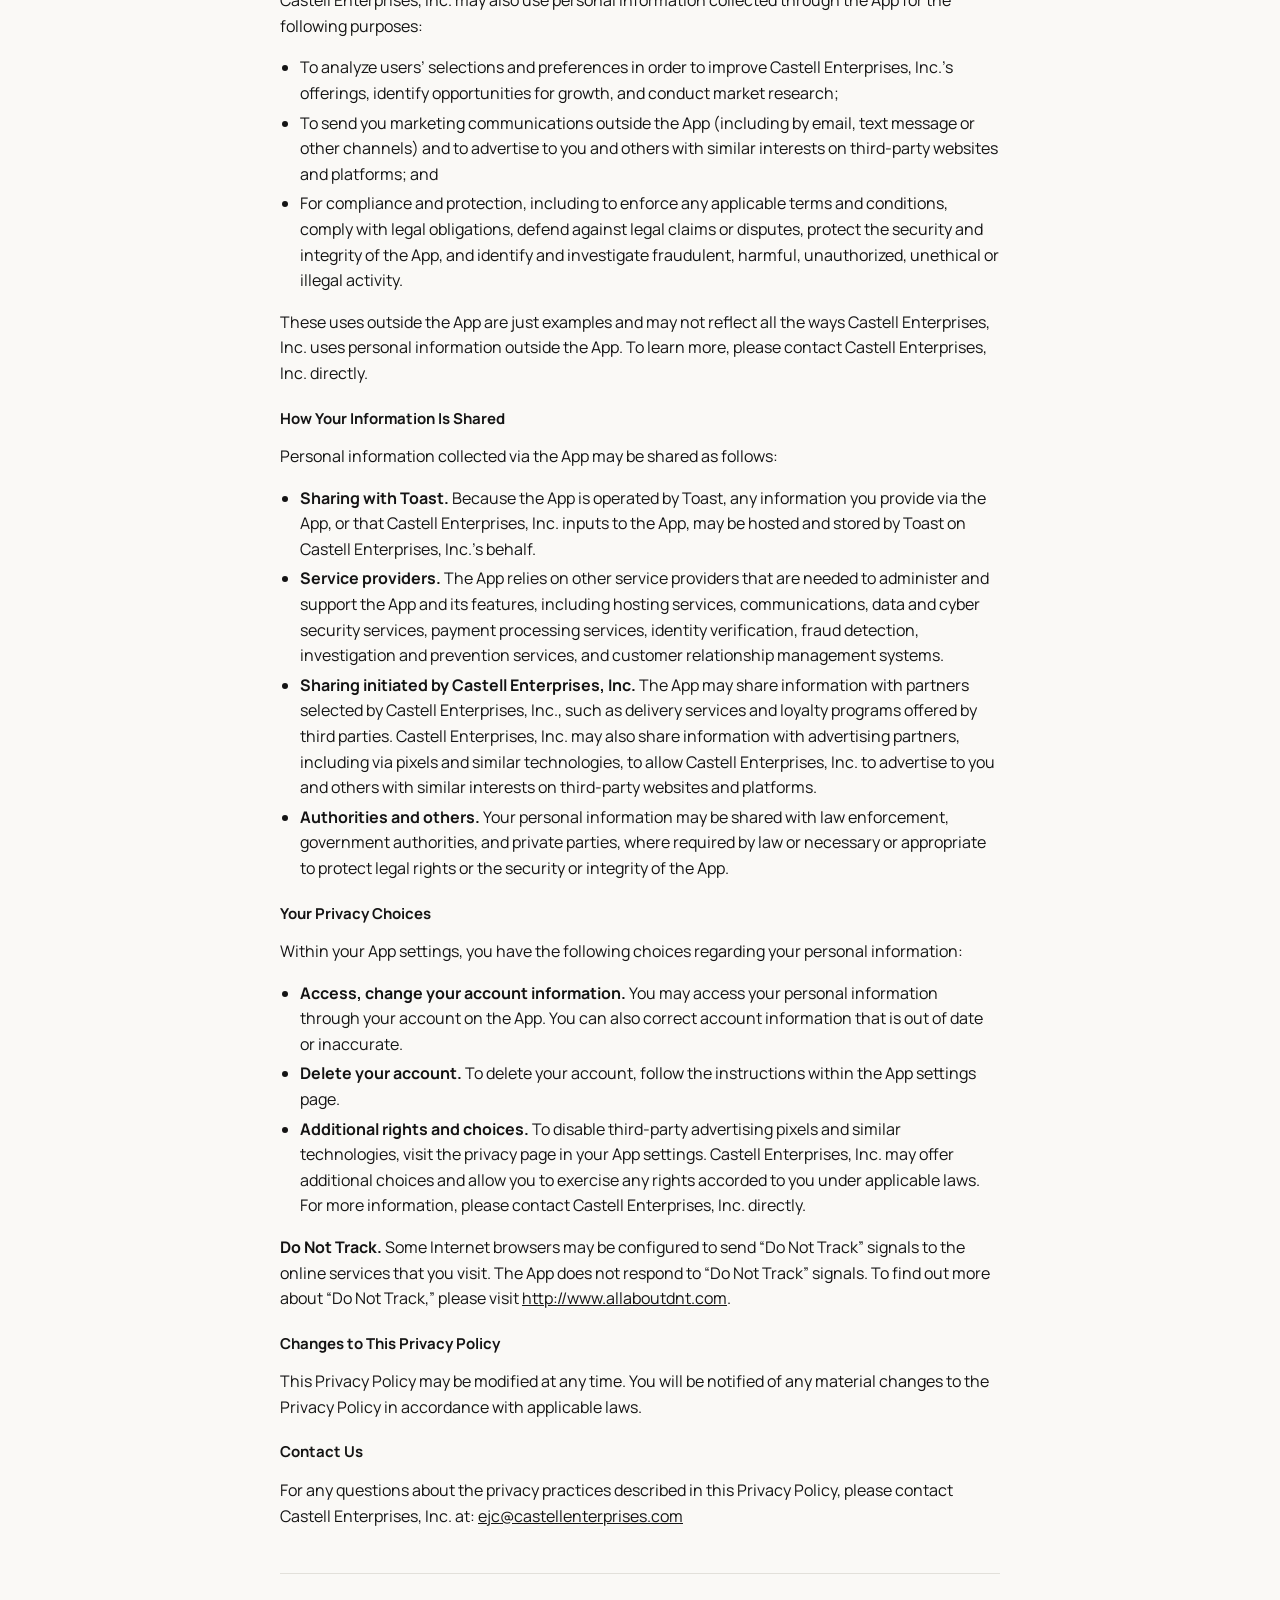
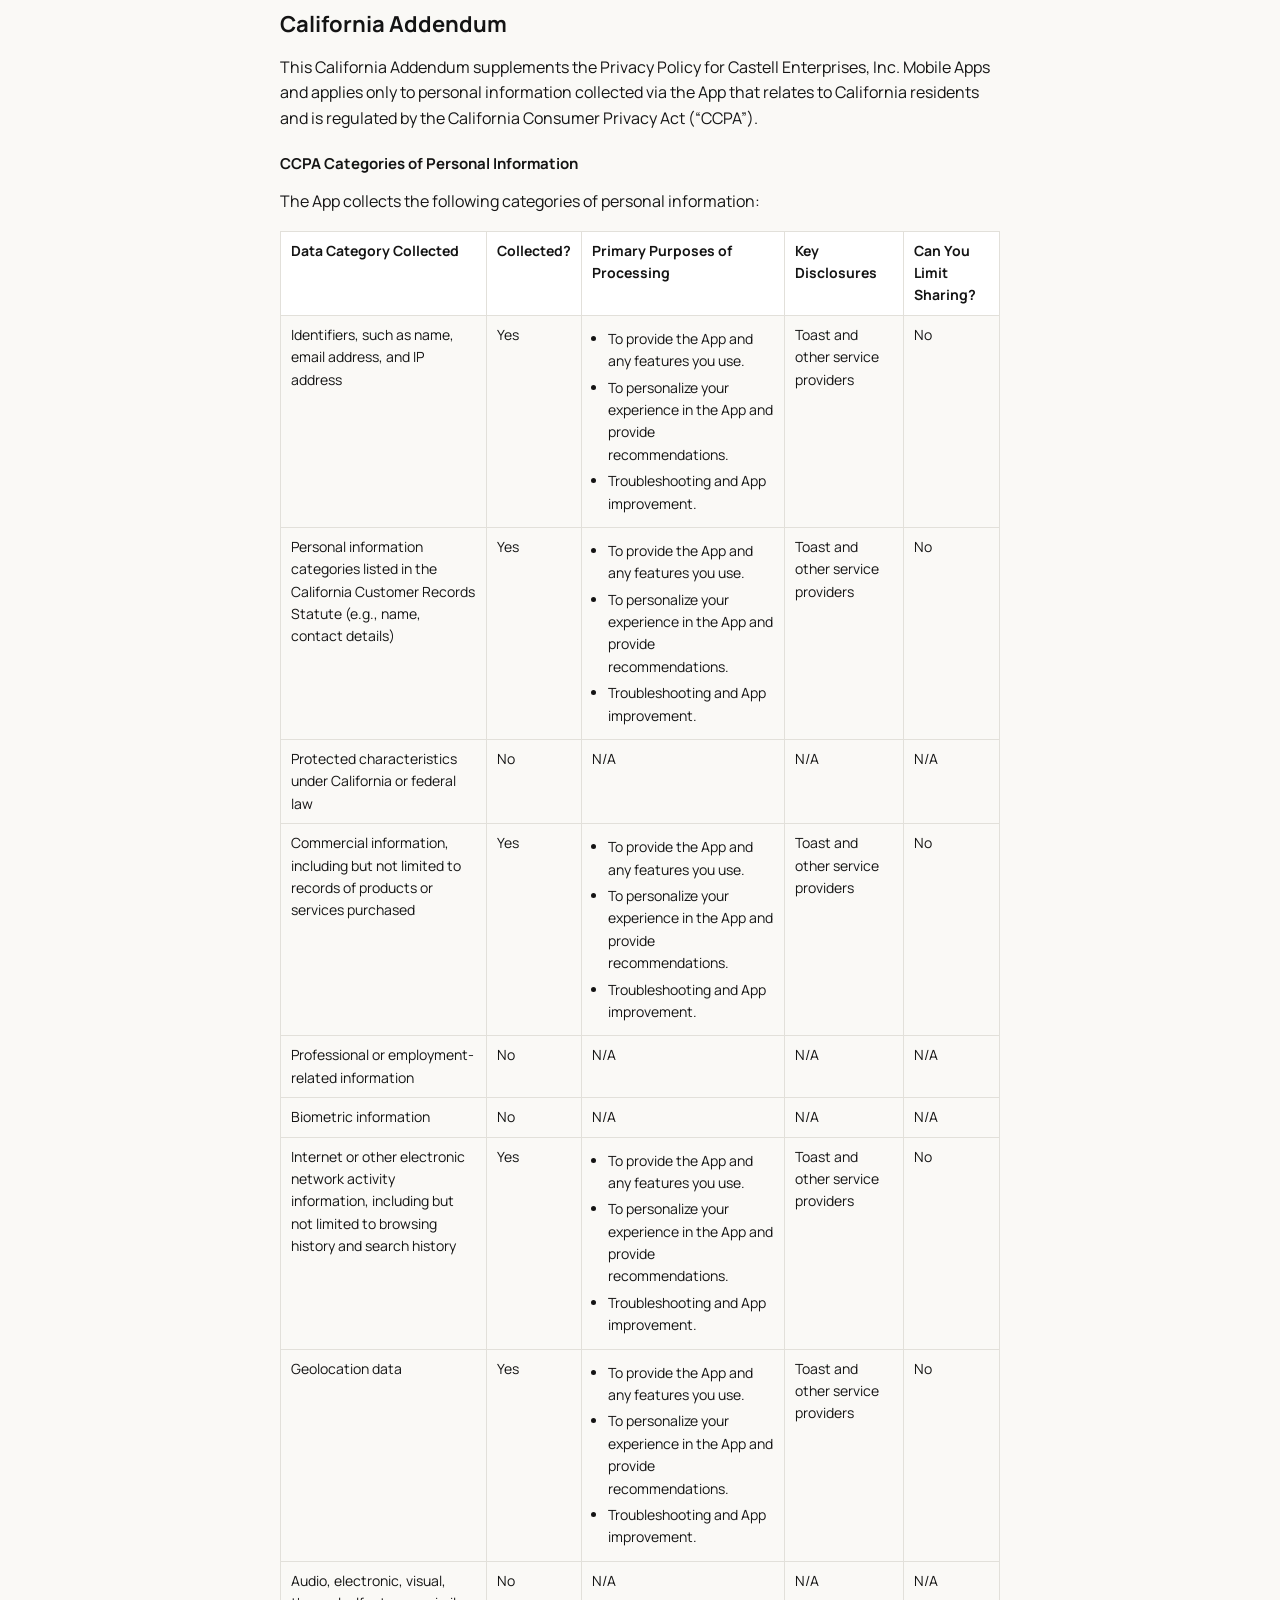
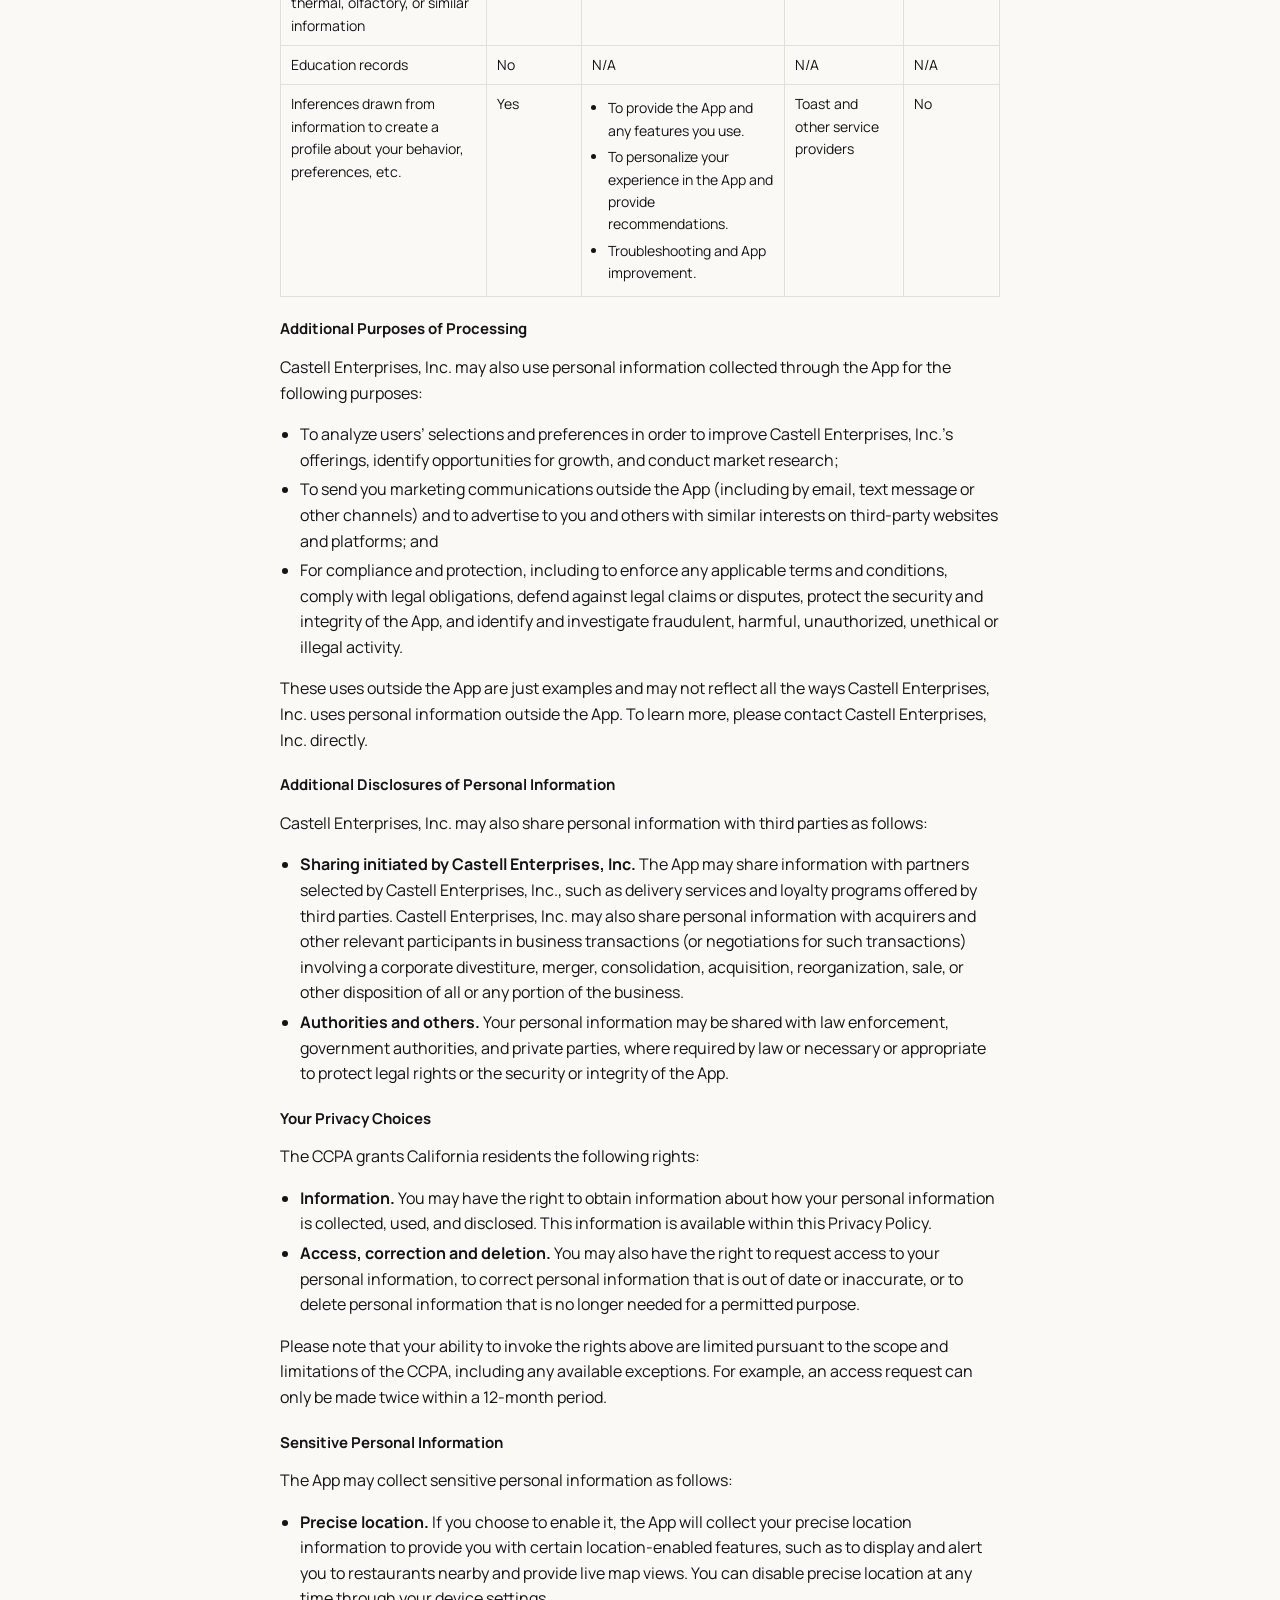
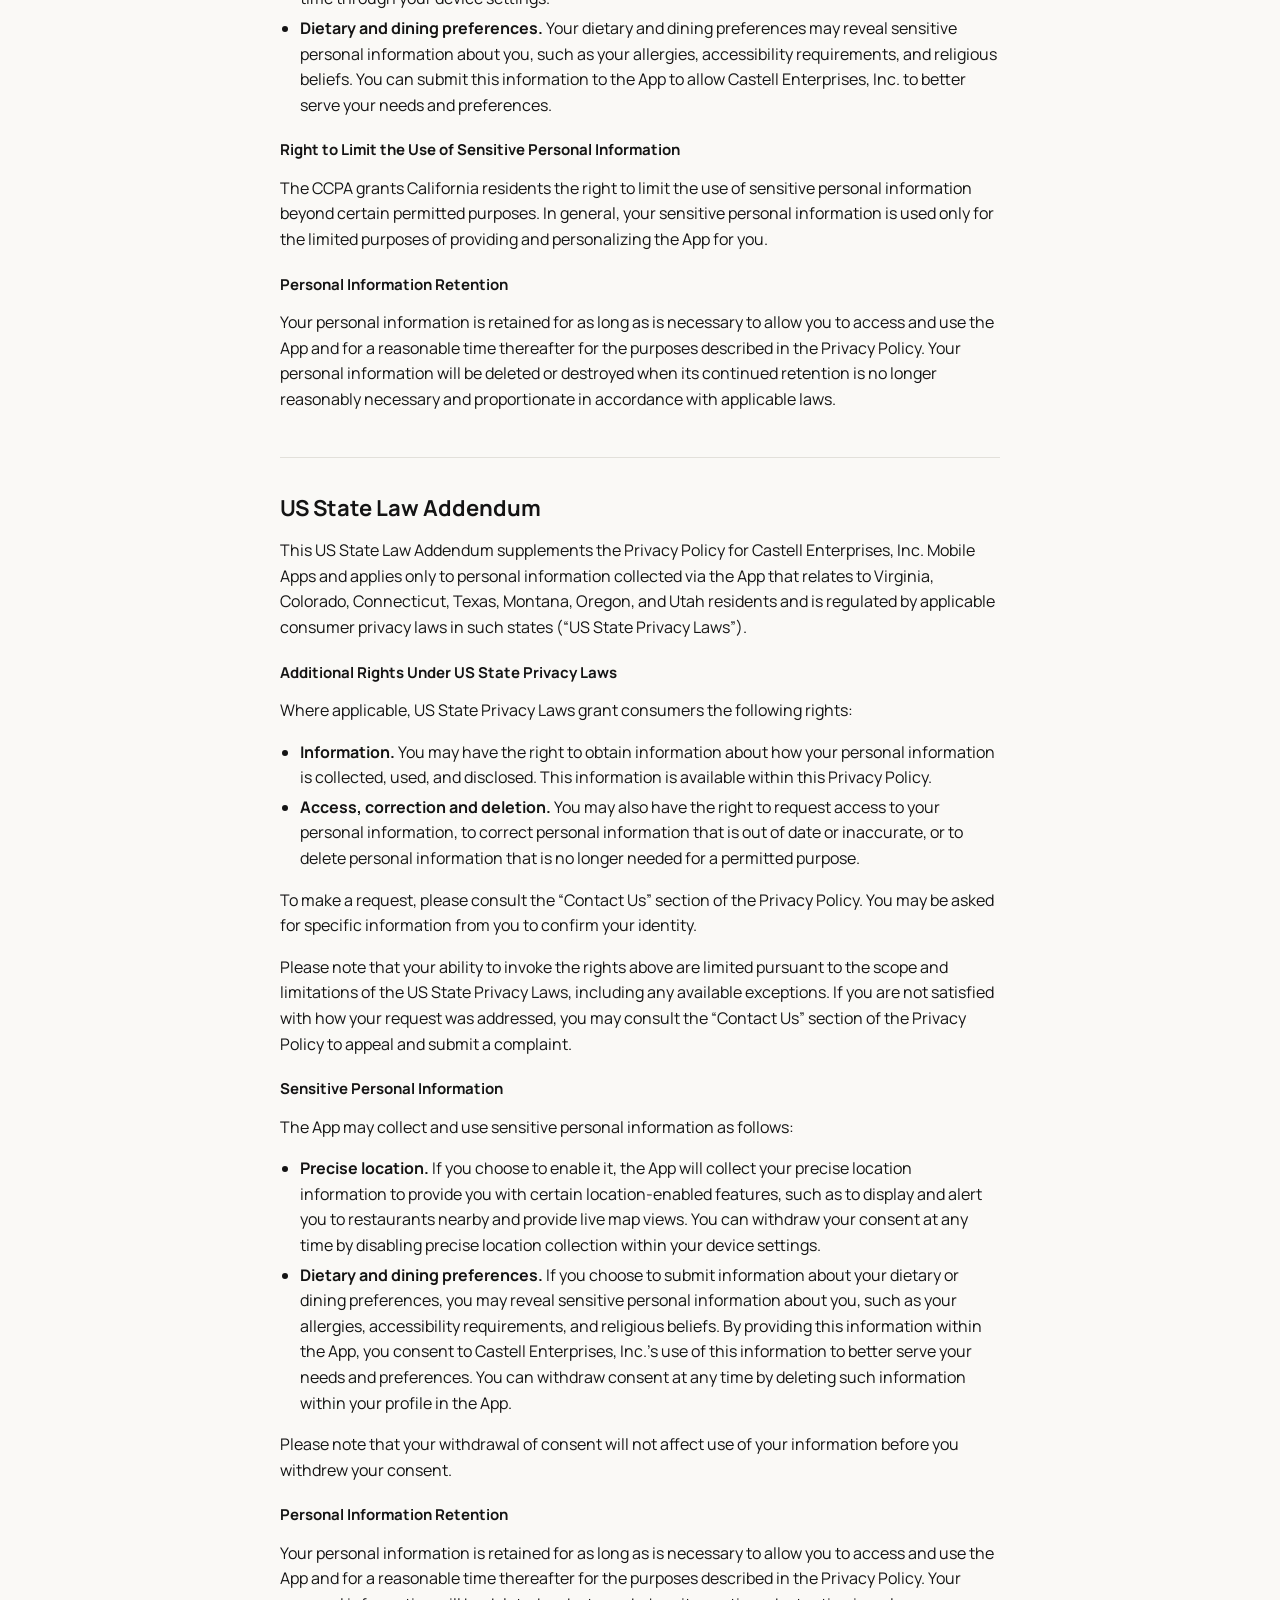
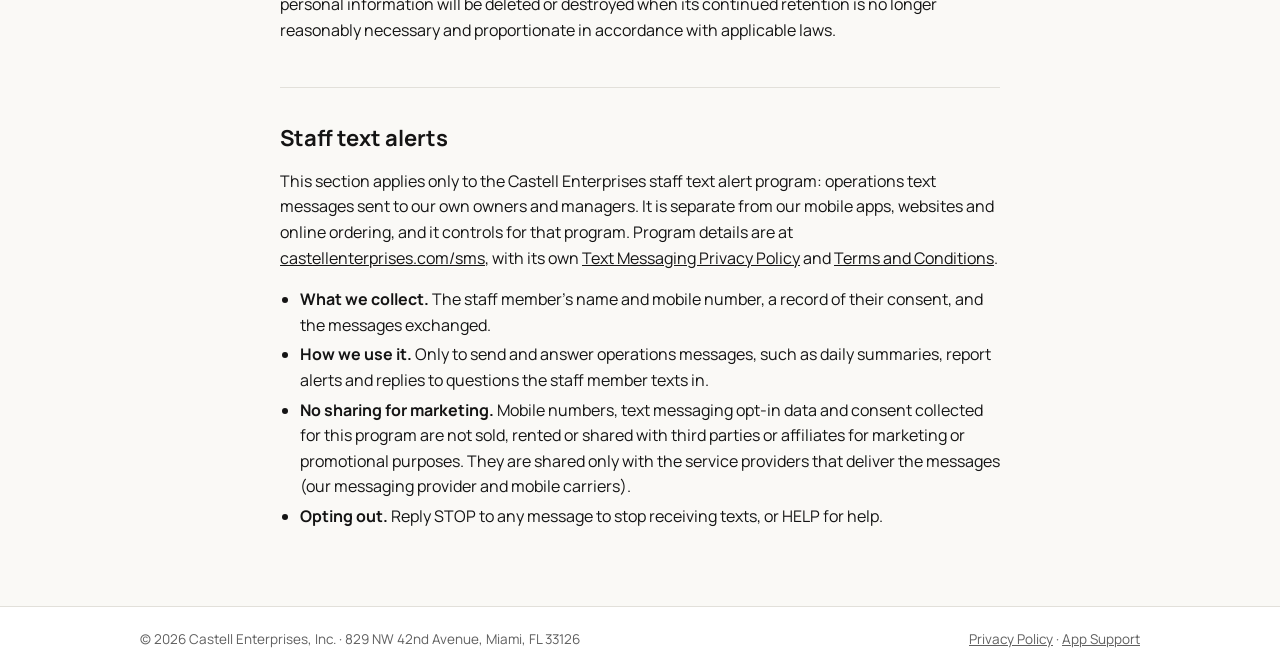
==== commit 2c334761: "docs(sms): add text messaging privacy policy and terms pages Problem: The carrier campaign review re" ====
--- a/privacy/index.html
+++ b/privacy/index.html
@@ -117,7 +117,7 @@
 
 <section class="part" id="staff-texts">
 <h2 style="font-size:22px">Staff text alerts</h2>
-<p>This section applies only to the Castell Enterprises staff text alert program: operations text messages sent to our own owners and managers. It is separate from our mobile apps, websites and online ordering, and it controls for that program. Program details are at <a href="/sms/">castellenterprises.com/sms</a>.</p>
+<p>This section applies only to the Castell Enterprises staff text alert program: operations text messages sent to our own owners and managers. It is separate from our mobile apps, websites and online ordering, and it controls for that program. Program details are at <a href="/sms/">castellenterprises.com/sms</a>, with its own <a href="/sms/privacy/">Text Messaging Privacy Policy</a> and <a href="/sms/terms/">Terms and Conditions</a>.</p>
 <ul>
 <li><b>What we collect.</b> The staff member's name and mobile number, a record of their consent, and the messages exchanged.</li>
 <li><b>How we use it.</b> Only to send and answer operations messages, such as daily summaries, report alerts and replies to questions the staff member texts in.</li>
